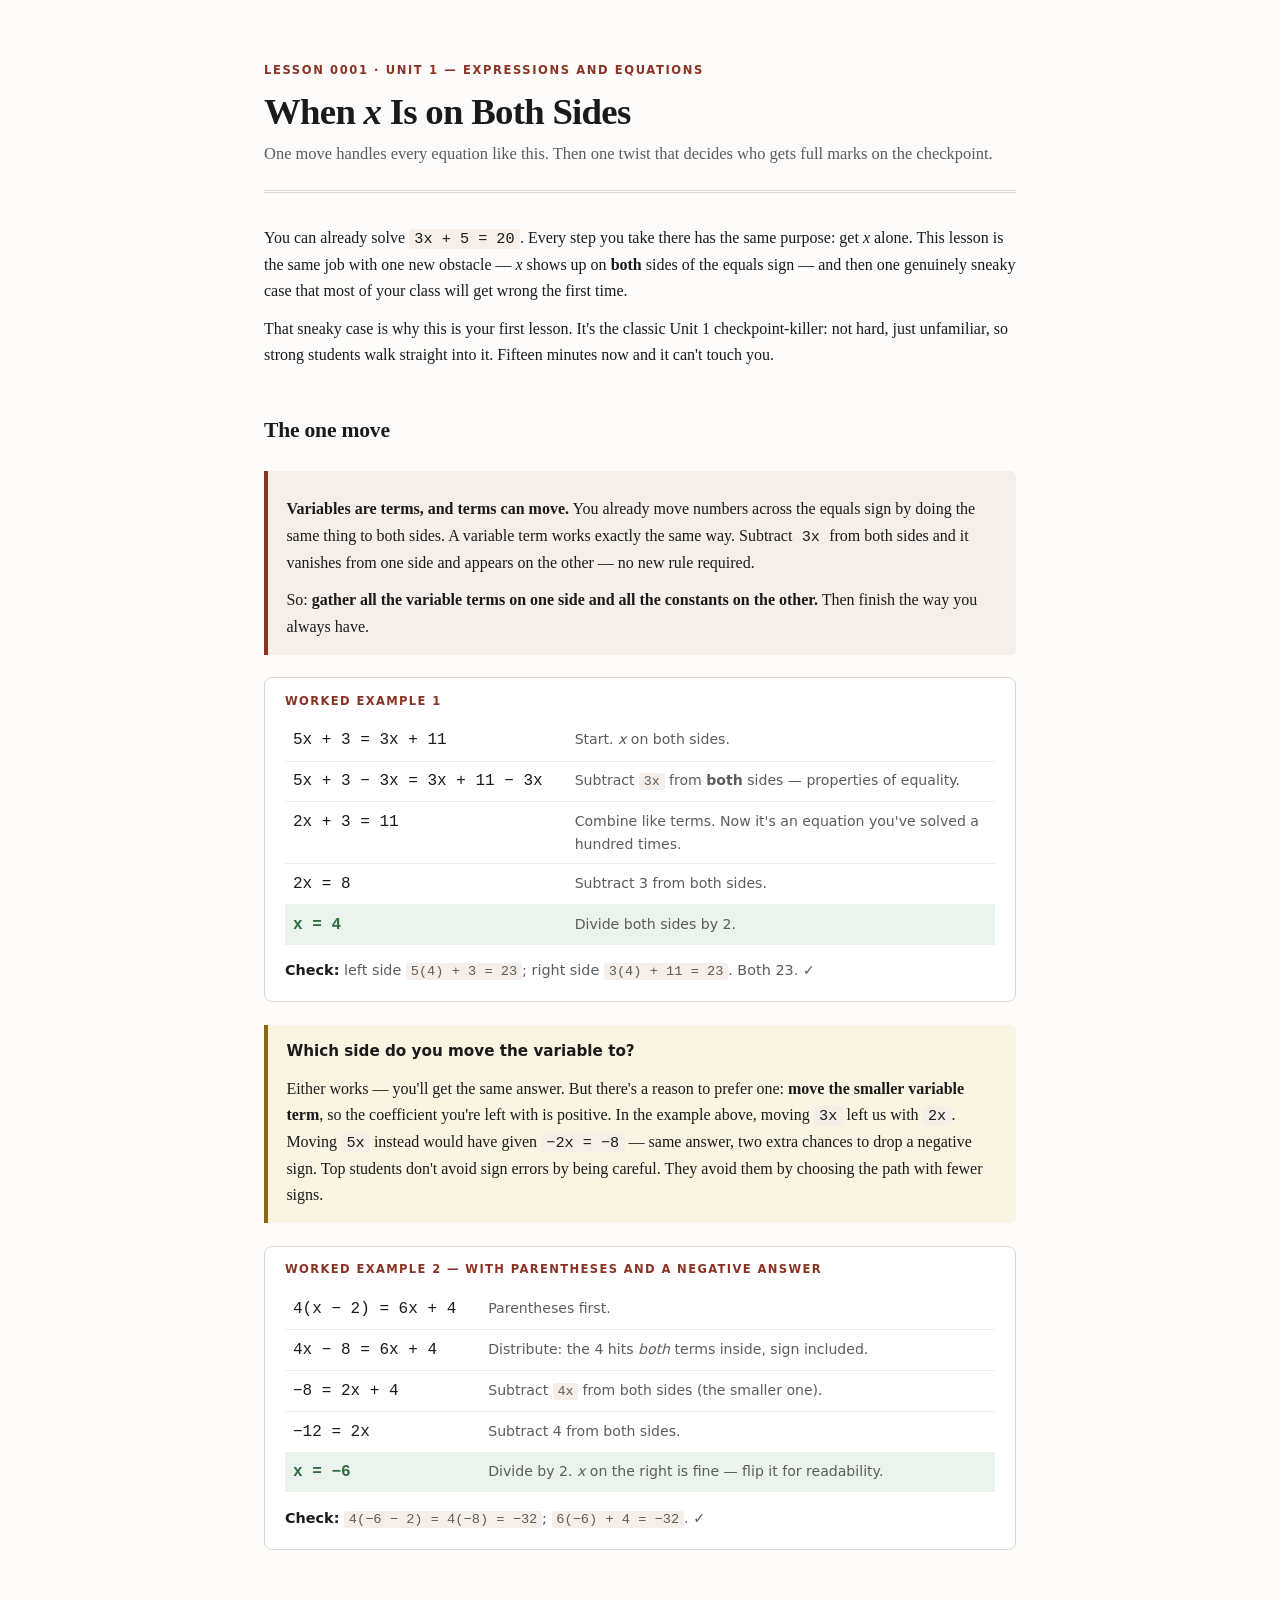
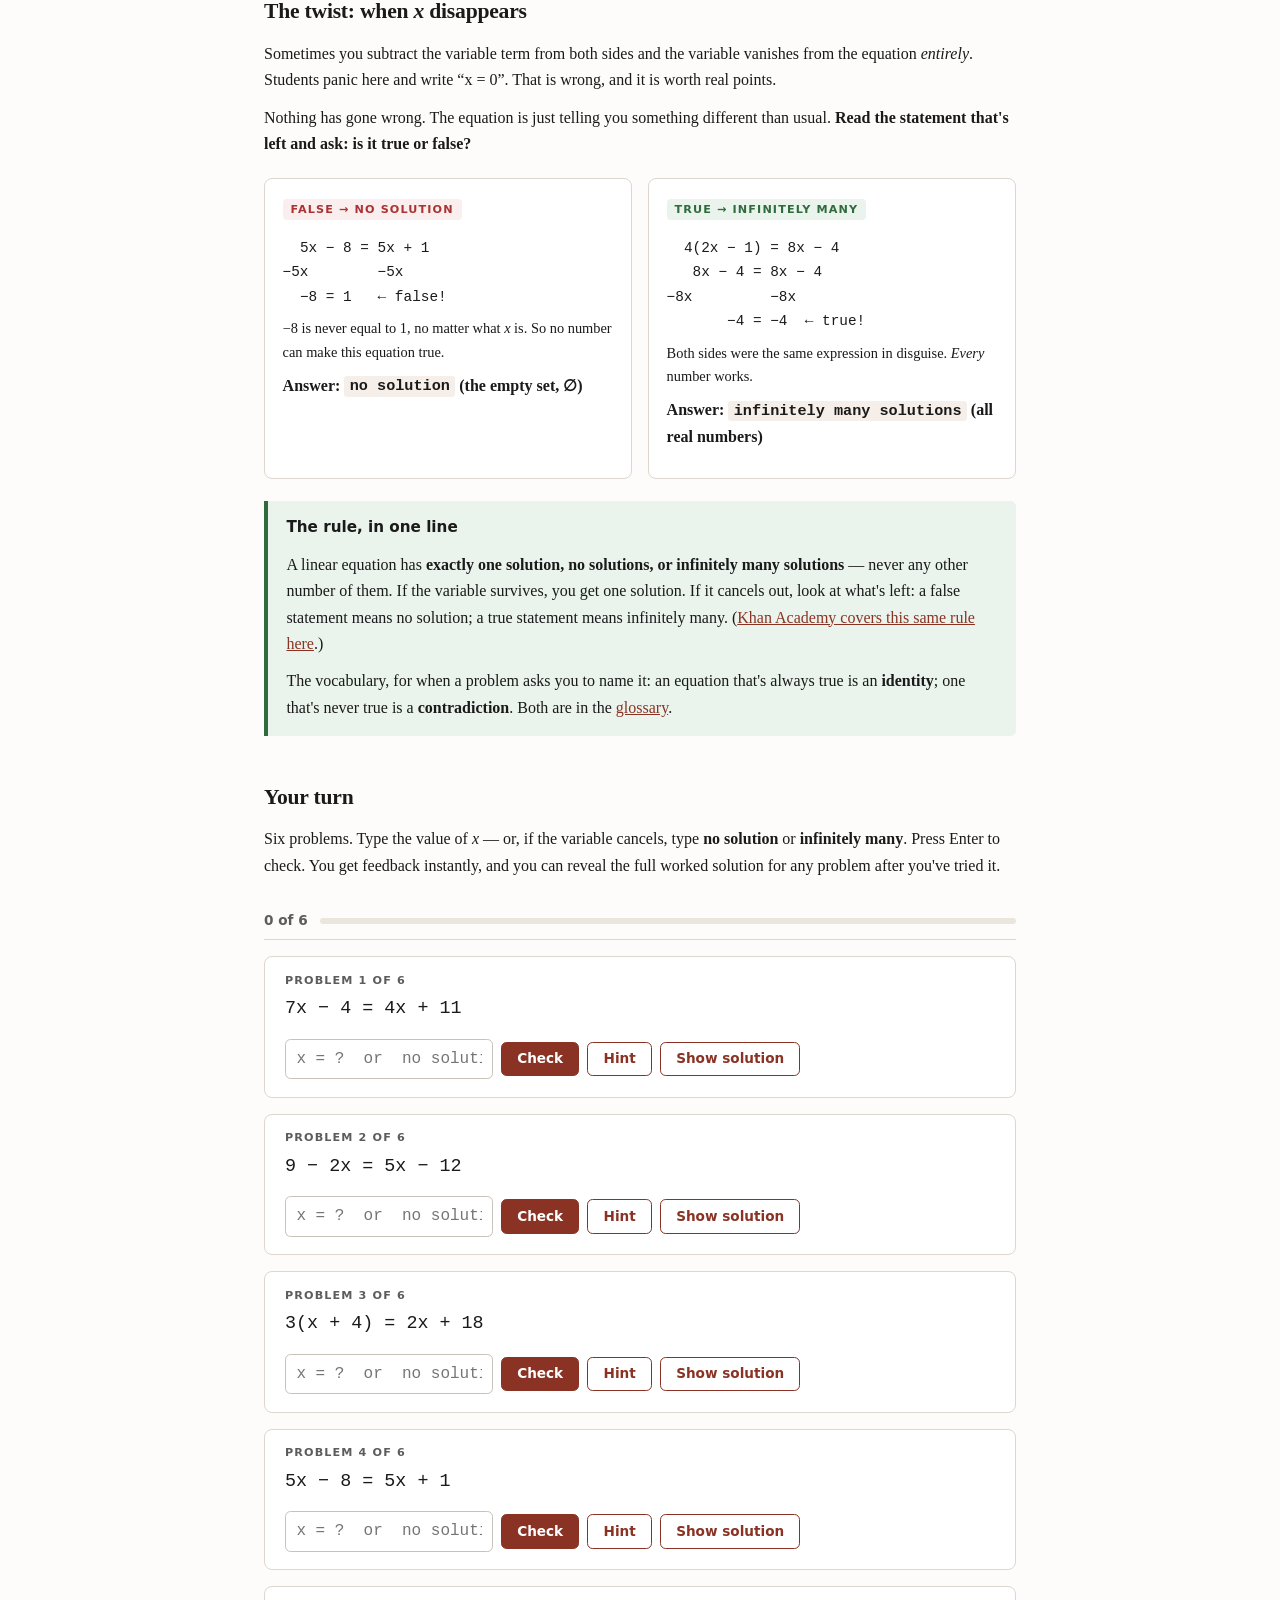
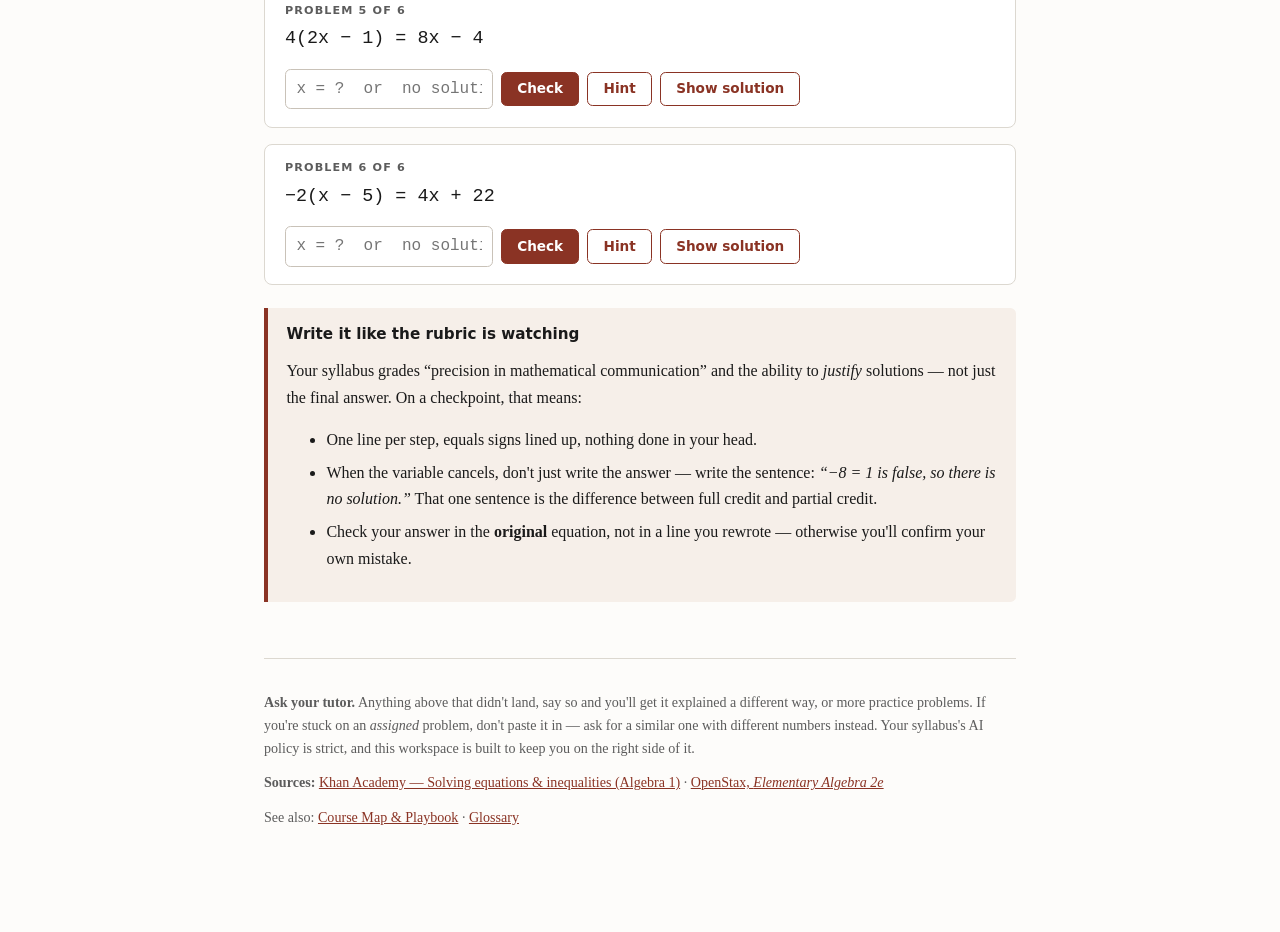
==== lessons/0001-variables-both-sides.html @ 2e9a3d3f "Algebra 7 Honors study site: lesson 0001, course map, glossary" ====
<!doctype html>
<html lang="en">
<head>
<meta charset="utf-8">
<meta name="viewport" content="width=device-width,initial-scale=1">
<title>Lesson 0001 — When x Is on Both Sides</title>
<style>
  :root{
    --ink:#1a1a1a; --muted:#5c5c5c; --rule:#dcd8d0; --bg:#fdfcfa; --card:#ffffff;
    --accent:#8a3324; --accent-soft:#f6efe9;
    --good:#2f6b3f; --good-soft:#eaf3ec; --bad:#a33; --bad-soft:#fbeeee;
    --warn:#8a6a10; --warn-soft:#faf4e3;
  }
  *{box-sizing:border-box}
  body{margin:0;background:var(--bg);color:var(--ink);
    font:16px/1.65 "Iowan Old Style","Palatino Linotype",Palatino,Georgia,serif}
  .page{max-width:50rem;margin:0 auto;padding:3.5rem 1.5rem 6rem}
  header{border-bottom:3px double var(--rule);padding-bottom:1.4rem;margin-bottom:2rem}
  .eyebrow{font:600 .72rem/1 ui-sans-serif,system-ui,sans-serif;letter-spacing:.14em;
    text-transform:uppercase;color:var(--accent)}
  h1{font-size:2.3rem;line-height:1.12;margin:.55rem 0 .5rem;letter-spacing:-.02em}
  .sub{color:var(--muted);margin:0;font-size:1.03rem}
  h2{font-size:1.35rem;margin:2.75rem 0 .6rem;letter-spacing:-.01em}
  h3{font-family:ui-sans-serif,system-ui,sans-serif;font-size:.95rem;
    margin:1.4rem 0 .4rem}
  p{margin:.7rem 0}
  a{color:var(--accent)}
  .m{font-family:"SF Mono",Menlo,Consolas,monospace;font-size:.95em;
    background:var(--accent-soft);padding:.08em .35em;border-radius:.2em;
    white-space:nowrap}
  /* ---- worked example ---- */
  .work{background:var(--card);border:1px solid var(--rule);border-radius:.5rem;
    padding:1.1rem 1.25rem;margin:1.25rem 0}
  .work .title{font:700 .72rem/1 ui-sans-serif,system-ui,sans-serif;letter-spacing:.12em;
    text-transform:uppercase;color:var(--accent);margin-bottom:.85rem}
  table.steps{width:100%;border-collapse:collapse}
  table.steps td{padding:.42rem .5rem;vertical-align:baseline;
    border-bottom:1px solid #f0ece6}
  table.steps tr:last-child td{border-bottom:none}
  table.steps td.eq{font-family:"SF Mono",Menlo,Consolas,monospace;font-size:1rem;
    white-space:nowrap;width:1%}
  table.steps td.why{color:var(--muted);font-size:.88rem;
    font-family:ui-sans-serif,system-ui,sans-serif;padding-left:1.5rem}
  .final{background:var(--good-soft);border-radius:.3rem}
  .final td.eq{font-weight:700;color:var(--good)}
  /* ---- callouts ---- */
  .callout{border-left:4px solid var(--accent);background:var(--accent-soft);
    padding:.9rem 1.15rem;border-radius:0 .35rem .35rem 0;margin:1.4rem 0}
  .callout.warn{border-left-color:var(--warn);background:var(--warn-soft)}
  .callout.good{border-left-color:var(--good);background:var(--good-soft)}
  .callout h3{margin-top:0}
  .callout p:last-child{margin-bottom:0}
  /* ---- two special cases ---- */
  .cases{display:grid;grid-template-columns:repeat(auto-fit,minmax(15rem,1fr));gap:1rem;
    margin:1.25rem 0}
  .case{background:var(--card);border:1px solid var(--rule);border-radius:.5rem;
    padding:1rem 1.1rem}
  .case .tag{font:700 .7rem/1 ui-sans-serif,system-ui,sans-serif;letter-spacing:.1em;
    text-transform:uppercase;display:inline-block;padding:.3rem .5rem;border-radius:.25rem;
    margin-bottom:.6rem}
  .case.no .tag{background:var(--bad-soft);color:var(--bad)}
  .case.inf .tag{background:var(--good-soft);color:var(--good)}
  .case pre{font-family:"SF Mono",Menlo,Consolas,monospace;font-size:.9rem;margin:.4rem 0;
    line-height:1.7;white-space:pre-wrap}
  .case .verdict{font-weight:700;margin-top:.5rem}
  /* ---- practice ---- */
  .scorebar{position:sticky;top:0;z-index:5;background:var(--bg);
    border-bottom:1px solid var(--rule);padding:.7rem 0;margin:1.5rem 0 .5rem;
    font:600 .85rem/1 ui-sans-serif,system-ui,sans-serif;color:var(--muted);
    display:flex;align-items:center;gap:.75rem}
  .track{flex:1;height:.4rem;background:#eae5dd;border-radius:.2rem;overflow:hidden}
  .track span{display:block;height:100%;width:0;background:var(--good);
    transition:width .35s ease}
  .q{background:var(--card);border:1px solid var(--rule);border-radius:.5rem;
    padding:1.1rem 1.25rem;margin:1rem 0;transition:border-color .2s}
  .q.right{border-color:var(--good);background:var(--good-soft)}
  .q.wrong{border-color:var(--bad)}
  .qhead{font:700 .7rem/1 ui-sans-serif,system-ui,sans-serif;letter-spacing:.1em;
    text-transform:uppercase;color:var(--muted);margin-bottom:.5rem}
  .prompt{font-family:"SF Mono",Menlo,Consolas,monospace;font-size:1.15rem;
    margin:.2rem 0 .9rem}
  .row{display:flex;flex-wrap:wrap;gap:.5rem;align-items:center}
  input[type=text]{font:1rem/1.4 "SF Mono",Menlo,Consolas,monospace;padding:.5rem .65rem;
    border:1px solid #c9c2b8;border-radius:.35rem;width:13rem;background:#fff;color:var(--ink)}
  input[type=text]:focus{outline:2px solid var(--accent);outline-offset:1px}
  button{font:600 .85rem/1 ui-sans-serif,system-ui,sans-serif;padding:.6rem .95rem;
    border-radius:.35rem;border:1px solid var(--accent);background:var(--accent);
    color:#fff;cursor:pointer}
  button.ghost{background:transparent;color:var(--accent)}
  button:hover{filter:brightness(1.08)}
  .fb{margin-top:.75rem;font-size:.93rem;display:none}
  .fb.show{display:block}
  .fb .verdictline{font-weight:700;margin-bottom:.3rem}
  .fb.ok .verdictline{color:var(--good)}
  .fb.no .verdictline{color:var(--bad)}
  .sol{margin-top:.6rem;padding-top:.6rem;border-top:1px dashed var(--rule);
    display:none}
  .sol.show{display:block}
  .sol pre{font-family:"SF Mono",Menlo,Consolas,monospace;font-size:.88rem;
    line-height:1.75;margin:.3rem 0;white-space:pre-wrap}
  .hint{color:var(--muted);font-size:.86rem;
    font-family:ui-sans-serif,system-ui,sans-serif;margin-top:.5rem}
  #done{display:none;margin:2rem 0;padding:1.25rem;border-radius:.5rem;
    background:var(--good-soft);border:1px solid var(--good)}
  #done.show{display:block}
  footer{margin-top:3.5rem;padding-top:1.25rem;border-top:1px solid var(--rule);
    color:var(--muted);font-size:.88rem}
  ul.tight li{margin:.4rem 0}
  @media print{
    body{background:#fff}.page{padding:0;max-width:none}
    .scorebar,button{display:none}.sol,.fb{display:block !important}
    h2{break-after:avoid}.q,.work,.callout,.case{break-inside:avoid}
    a{color:var(--ink);text-decoration:none}
  }
</style>
</head>
<body>
<div class="page">

<header>
  <span class="eyebrow">Lesson 0001 · Unit 1 — Expressions and Equations</span>
  <h1>When <em>x</em> Is on Both Sides</h1>
  <p class="sub">One move handles every equation like this. Then one twist that
  decides who gets full marks on the checkpoint.</p>
</header>

<p>You can already solve <span class="m">3x + 5 = 20</span>. Every step you take there
has the same purpose: get <em>x</em> alone. This lesson is the same job with one new
obstacle — <em>x</em> shows up on <strong>both</strong> sides of the equals sign — and
then one genuinely sneaky case that most of your class will get wrong the first time.</p>

<p>That sneaky case is why this is your first lesson. It's the classic Unit 1
checkpoint-killer: not hard, just unfamiliar, so strong students walk straight into it.
Fifteen minutes now and it can't touch you.</p>

<h2>The one move</h2>

<div class="callout">
  <p><strong>Variables are terms, and terms can move.</strong> You already move numbers
  across the equals sign by doing the same thing to both sides. A variable term works
  exactly the same way. Subtract <span class="m">3x</span> from both sides and it
  vanishes from one side and appears on the other — no new rule required.</p>
  <p>So: <strong>gather all the variable terms on one side and all the constants on the
  other.</strong> Then finish the way you always have.</p>
</div>

<div class="work">
  <div class="title">Worked example 1</div>
  <table class="steps">
    <tr><td class="eq">5x + 3 = 3x + 11</td><td class="why">Start. <em>x</em> on both sides.</td></tr>
    <tr><td class="eq">5x + 3 &minus; 3x = 3x + 11 &minus; 3x</td><td class="why">Subtract <span class="m">3x</span> from <strong>both</strong> sides — properties of equality.</td></tr>
    <tr><td class="eq">2x + 3 = 11</td><td class="why">Combine like terms. Now it's an equation you've solved a hundred times.</td></tr>
    <tr><td class="eq">2x = 8</td><td class="why">Subtract 3 from both sides.</td></tr>
    <tr class="final"><td class="eq">x = 4</td><td class="why">Divide both sides by 2.</td></tr>
  </table>
  <p style="margin:.9rem 0 0;font-size:.9rem;color:var(--muted);font-family:ui-sans-serif,system-ui,sans-serif">
  <strong style="color:var(--ink)">Check:</strong>
  left side <span class="m">5(4) + 3 = 23</span>; right side <span class="m">3(4) + 11 = 23</span>. Both 23. ✓</p>
</div>

<div class="callout warn">
  <h3>Which side do you move the variable to?</h3>
  <p>Either works — you'll get the same answer. But there's a reason to prefer one:
  <strong>move the smaller variable term</strong>, so the coefficient you're left with is
  positive. In the example above, moving <span class="m">3x</span> left us with
  <span class="m">2x</span>. Moving <span class="m">5x</span> instead would have given
  <span class="m">&minus;2x = &minus;8</span> — same answer, two extra chances to drop a
  negative sign. Top students don't avoid sign errors by being careful. They avoid them
  by choosing the path with fewer signs.</p>
</div>

<div class="work">
  <div class="title">Worked example 2 — with parentheses and a negative answer</div>
  <table class="steps">
    <tr><td class="eq">4(x &minus; 2) = 6x + 4</td><td class="why">Parentheses first.</td></tr>
    <tr><td class="eq">4x &minus; 8 = 6x + 4</td><td class="why">Distribute: the 4 hits <em>both</em> terms inside, sign included.</td></tr>
    <tr><td class="eq">&minus;8 = 2x + 4</td><td class="why">Subtract <span class="m">4x</span> from both sides (the smaller one).</td></tr>
    <tr><td class="eq">&minus;12 = 2x</td><td class="why">Subtract 4 from both sides.</td></tr>
    <tr class="final"><td class="eq">x = &minus;6</td><td class="why">Divide by 2. <em>x</em> on the right is fine — flip it for readability.</td></tr>
  </table>
  <p style="margin:.9rem 0 0;font-size:.9rem;color:var(--muted);font-family:ui-sans-serif,system-ui,sans-serif">
  <strong style="color:var(--ink)">Check:</strong>
  <span class="m">4(&minus;6 &minus; 2) = 4(&minus;8) = &minus;32</span>;
  <span class="m">6(&minus;6) + 4 = &minus;32</span>. ✓</p>
</div>

<h2>The twist: when <em>x</em> disappears</h2>

<p>Sometimes you subtract the variable term from both sides and the variable vanishes
from the equation <em>entirely</em>. Students panic here and write &ldquo;x = 0&rdquo;.
That is wrong, and it is worth real points.</p>

<p>Nothing has gone wrong. The equation is just telling you something different than
usual. <strong>Read the statement that's left and ask: is it true or false?</strong></p>

<div class="cases">
  <div class="case no">
    <span class="tag">False → No solution</span>
    <pre>  5x &minus; 8 = 5x + 1
&minus;5x        &minus;5x
  &minus;8 = 1   ← false!</pre>
    <p style="font-size:.9rem;margin:.5rem 0 0">&minus;8 is never equal to 1, no matter
    what <em>x</em> is. So no number can make this equation true.</p>
    <p class="verdict">Answer: <span class="m">no solution</span> (the empty set, ∅)</p>
  </div>
  <div class="case inf">
    <span class="tag">True → Infinitely many</span>
    <pre>  4(2x &minus; 1) = 8x &minus; 4
   8x &minus; 4 = 8x &minus; 4
&minus;8x         &minus;8x
       &minus;4 = &minus;4  ← true!</pre>
    <p style="font-size:.9rem;margin:.5rem 0 0">Both sides were the same expression in
    disguise. <em>Every</em> number works.</p>
    <p class="verdict">Answer: <span class="m">infinitely many solutions</span> (all real numbers)</p>
  </div>
</div>

<div class="callout good">
  <h3>The rule, in one line</h3>
  <p>A linear equation has <strong>exactly one solution, no solutions, or infinitely
  many solutions</strong> — never any other number of them. If the variable survives, you
  get one solution. If it cancels out, look at what's left: a false statement means no
  solution; a true statement means infinitely many.
  (<a href="https://www.khanacademy.org/math/algebra/x2f8bb11595b61c86:solve-equations-inequalities/x2f8bb11595b61c86:num-solutions-linear-equations/v/number-of-solutions-to-linear-equations">Khan Academy
  covers this same rule here</a>.)</p>
  <p>The vocabulary, for when a problem asks you to name it: an equation that's always
  true is an <strong>identity</strong>; one that's never true is a
  <strong>contradiction</strong>. Both are in the
  <a href="../reference/GLOSSARY.html">glossary</a>.</p>
</div>

<h2>Your turn</h2>
<p>Six problems. Type the value of <em>x</em> — or, if the variable cancels, type
<strong>no solution</strong> or <strong>infinitely many</strong>. Press Enter to check.
You get feedback instantly, and you can reveal the full worked solution for any problem
after you've tried it.</p>

<div class="scorebar">
  <span id="scoretext">0 of 6</span>
  <span class="track"><span id="bar"></span></span>
</div>

<div id="quiz"></div>

<div id="done">
  <h3 style="margin-top:0">That's the lesson.</h3>
  <p>You can now solve any linear equation with variables on both sides, and — more
  importantly — you know what to do when the variable disappears, which is the part
  that trips up the rest of the class.</p>
  <p><strong>Two things to do next:</strong></p>
  <ul class="tight">
    <li>Get more reps with instant feedback:
      <a href="https://www.khanacademy.org/math/algebra/x2f8bb11595b61c86:solve-equations-inequalities/x2f8bb11595b61c86:linear-equations-variables-both-sides/e/linear_equations_3">Khan
      Academy — variables on both sides</a> and
      <a href="https://www.khanacademy.org/math/math1/x89d82521517266d4:eq-ineq/x89d82521517266d4:eq-num-of-sol/e/solutions-to-linear-equations">number
      of solutions</a>.</li>
    <li>Tell your tutor you finished this, and ask for Lesson 0002 — the distributive
      property with negatives, which is where the sign errors live.</li>
  </ul>
</div>

<div class="callout">
  <h3>Write it like the rubric is watching</h3>
  <p>Your syllabus grades &ldquo;precision in mathematical communication&rdquo; and the
  ability to <em>justify</em> solutions — not just the final answer. On a checkpoint,
  that means:</p>
  <ul class="tight">
    <li>One line per step, equals signs lined up, nothing done in your head.</li>
    <li>When the variable cancels, don't just write the answer — write the sentence:
      <em>&ldquo;&minus;8 = 1 is false, so there is no solution.&rdquo;</em> That one
      sentence is the difference between full credit and partial credit.</li>
    <li>Check your answer in the <strong>original</strong> equation, not in a line you
      rewrote — otherwise you'll confirm your own mistake.</li>
  </ul>
</div>

<footer>
  <p><strong>Ask your tutor.</strong> Anything above that didn't land, say so and you'll
  get it explained a different way, or more practice problems. If you're stuck on an
  <em>assigned</em> problem, don't paste it in — ask for a similar one with different
  numbers instead. Your syllabus's AI policy is strict, and this workspace is built to
  keep you on the right side of it.</p>
  <p><strong>Sources:</strong>
  <a href="https://www.khanacademy.org/math/algebra/x2f8bb11595b61c86:solve-equations-inequalities">Khan
  Academy — Solving equations &amp; inequalities (Algebra 1)</a> ·
  <a href="https://openstax.org/details/books/elementary-algebra-2e">OpenStax,
  <em>Elementary Algebra 2e</em></a></p>
  <p>See also: <a href="../reference/COURSE-MAP.html">Course Map &amp; Playbook</a> ·
  <a href="../reference/GLOSSARY.html">Glossary</a></p>
</footer>

</div>

<script>
const PROBLEMS = [
  { prompt: "7x − 4 = 4x + 11", answer: "5",
    hint: "Subtract 4x from both sides first — it's the smaller variable term.",
    sol: "7x − 4 = 4x + 11\n7x − 4 − 4x = 4x + 11 − 4x   (subtract 4x)\n3x − 4 = 11\n3x = 15                    (add 4)\nx = 5                      (divide by 3)\n\nCheck: 7(5) − 4 = 31 and 4(5) + 11 = 31. ✓" },

  { prompt: "9 − 2x = 5x − 12", answer: "3",
    hint: "The variable terms are −2x and 5x. Adding 2x to both sides keeps things positive.",
    sol: "9 − 2x = 5x − 12\n9 = 7x − 12               (add 2x to both sides)\n21 = 7x                    (add 12)\nx = 3                      (divide by 7)\n\nCheck: 9 − 2(3) = 3 and 5(3) − 12 = 3. ✓" },

  { prompt: "3(x + 4) = 2x + 18", answer: "6",
    hint: "Distribute the 3 before you move anything.",
    sol: "3(x + 4) = 2x + 18\n3x + 12 = 2x + 18          (distribute)\nx + 12 = 18                (subtract 2x)\nx = 6                      (subtract 12)\n\nCheck: 3(6 + 4) = 30 and 2(6) + 18 = 30. ✓" },

  { prompt: "5x − 8 = 5x + 1", answer: "none",
    hint: "Try subtracting 5x from both sides and read what's left very carefully.",
    sol: "5x − 8 = 5x + 1\n−8 = 1                     (subtract 5x — the variable is gone)\n\n−8 = 1 is false, and it doesn't depend on x at all.\nNo value of x can make this true.\n\nAnswer: no solution (a contradiction)" },

  { prompt: "4(2x − 1) = 8x − 4", answer: "all",
    hint: "Distribute first, then compare the two sides. Do they look familiar?",
    sol: "4(2x − 1) = 8x − 4\n8x − 4 = 8x − 4            (distribute — the sides are identical)\n−4 = −4                    (subtract 8x)\n\n−4 = −4 is true no matter what x is.\nEvery real number is a solution.\n\nAnswer: infinitely many solutions (an identity)" },

  { prompt: "−2(x − 5) = 4x + 22", answer: "-2",
    hint: "Careful distributing a negative: −2 times −5 is +10, not −10.",
    sol: "−2(x − 5) = 4x + 22\n−2x + 10 = 4x + 22         (distribute — note −2 × −5 = +10)\n10 = 6x + 22               (add 2x to both sides)\n−12 = 6x                   (subtract 22)\nx = −2                     (divide by 6)\n\nCheck: −2(−2 − 5) = −2(−7) = 14 and 4(−2) + 22 = 14. ✓" }
];

const NONE = ["nosolution","none","no","nosolutions","emptyset","empty","∅","{}","nosol"];
const ALL  = ["all","allreals","allrealnumbers","infinite","infinitelymany",
              "infinitelymanysolutions","infinitesolutions","infinity","everynumber","alln"];

function normalize(raw){
  let s = raw.toLowerCase().trim()
    .replace(/[−–—]/g,"-")   // unicode minus/dashes -> hyphen
    .replace(/[\s,]/g,"");
  if (NONE.includes(s)) return "none";
  if (ALL.includes(s))  return "all";
  s = s.replace(/^x=/,"");
  if (/^[+-]?\d+(\.\d+)?$/.test(s)) return String(parseFloat(s));
  return s;
}

let solved = new Set();

function render(){
  const quiz = document.getElementById("quiz");
  PROBLEMS.forEach((p, i) => {
    const el = document.createElement("div");
    el.className = "q";
    el.id = "q" + i;
    el.innerHTML = `
      <div class="qhead">Problem ${i+1} of ${PROBLEMS.length}</div>
      <div class="prompt">${p.prompt}</div>
      <div class="row">
        <input type="text" id="in${i}" placeholder="x = ?  or  no solution"
               autocomplete="off" spellcheck="false" aria-label="Answer to problem ${i+1}">
        <button data-check="${i}">Check</button>
        <button class="ghost" data-hint="${i}">Hint</button>
        <button class="ghost" data-sol="${i}">Show solution</button>
      </div>
      <div class="hint" id="hint${i}" style="display:none">${p.hint}</div>
      <div class="fb" id="fb${i}"><div class="verdictline"></div><div class="detail"></div></div>
      <div class="sol" id="sol${i}"><pre>${p.sol}</pre></div>`;
    quiz.appendChild(el);
  });

  quiz.addEventListener("click", e => {
    const b = e.target.closest("button"); if(!b) return;
    if (b.dataset.check !== undefined) check(+b.dataset.check);
    if (b.dataset.hint  !== undefined) document.getElementById("hint"+b.dataset.hint).style.display = "block";
    if (b.dataset.sol   !== undefined) document.getElementById("sol"+b.dataset.sol).classList.add("show");
  });

  PROBLEMS.forEach((_, i) => {
    document.getElementById("in"+i).addEventListener("keydown", e => {
      if (e.key === "Enter") check(i);
    });
  });
}

function check(i){
  const p   = PROBLEMS[i];
  const raw = document.getElementById("in"+i).value;
  if (!raw.trim()) return;
  const got = normalize(raw);
  const want = normalize(p.answer);
  const card = document.getElementById("q"+i);
  const fb   = document.getElementById("fb"+i);
  const line = fb.querySelector(".verdictline");
  const det  = fb.querySelector(".detail");
  fb.classList.add("show");

  if (got === want){
    card.classList.remove("wrong"); card.classList.add("right");
    fb.classList.remove("no"); fb.classList.add("ok");
    line.textContent = "Correct.";
    det.textContent = want === "none"
      ? "The variable cancelled and left a false statement — that's a contradiction, so there is no solution."
      : want === "all"
      ? "The variable cancelled and left a true statement — that's an identity, so every real number works."
      : "Now say it out loud: which step would you have written down to justify it?";
    solved.add(i);
    document.getElementById("sol"+i).classList.add("show");
  } else {
    card.classList.remove("right"); card.classList.add("wrong");
    fb.classList.remove("ok"); fb.classList.add("no");
    line.textContent = "Not quite — try once more.";
    if (got === "0" && (want === "none" || want === "all")){
      det.textContent = "This is the trap. The variable disappearing does NOT mean x = 0 — it means the equation is telling you about the number of solutions. Look at the statement that's left over and ask whether it's true or false.";
    } else if ((got === "none" || got === "all") && want !== "none" && want !== "all"){
      det.textContent = "The variable doesn't actually cancel here — the coefficients on the two sides are different. Redo the step where you moved the variable term.";
    } else if (want === "none" || want === "all"){
      det.textContent = "Watch what happens to the variable term when you subtract it from both sides. Does any x survive?";
    } else {
      det.textContent = "Check your signs first — that's where this usually goes wrong. Hit Hint if you want a nudge, or Show solution to see every step.";
    }
    document.getElementById("hint"+i).style.display = "block";
  }
  updateScore();
}

function updateScore(){
  const n = solved.size, total = PROBLEMS.length;
  document.getElementById("scoretext").textContent = n + " of " + total;
  document.getElementById("bar").style.width = (100*n/total) + "%";
  if (n === total) document.getElementById("done").classList.add("show");
}

render();
</script>
</body>
</html>
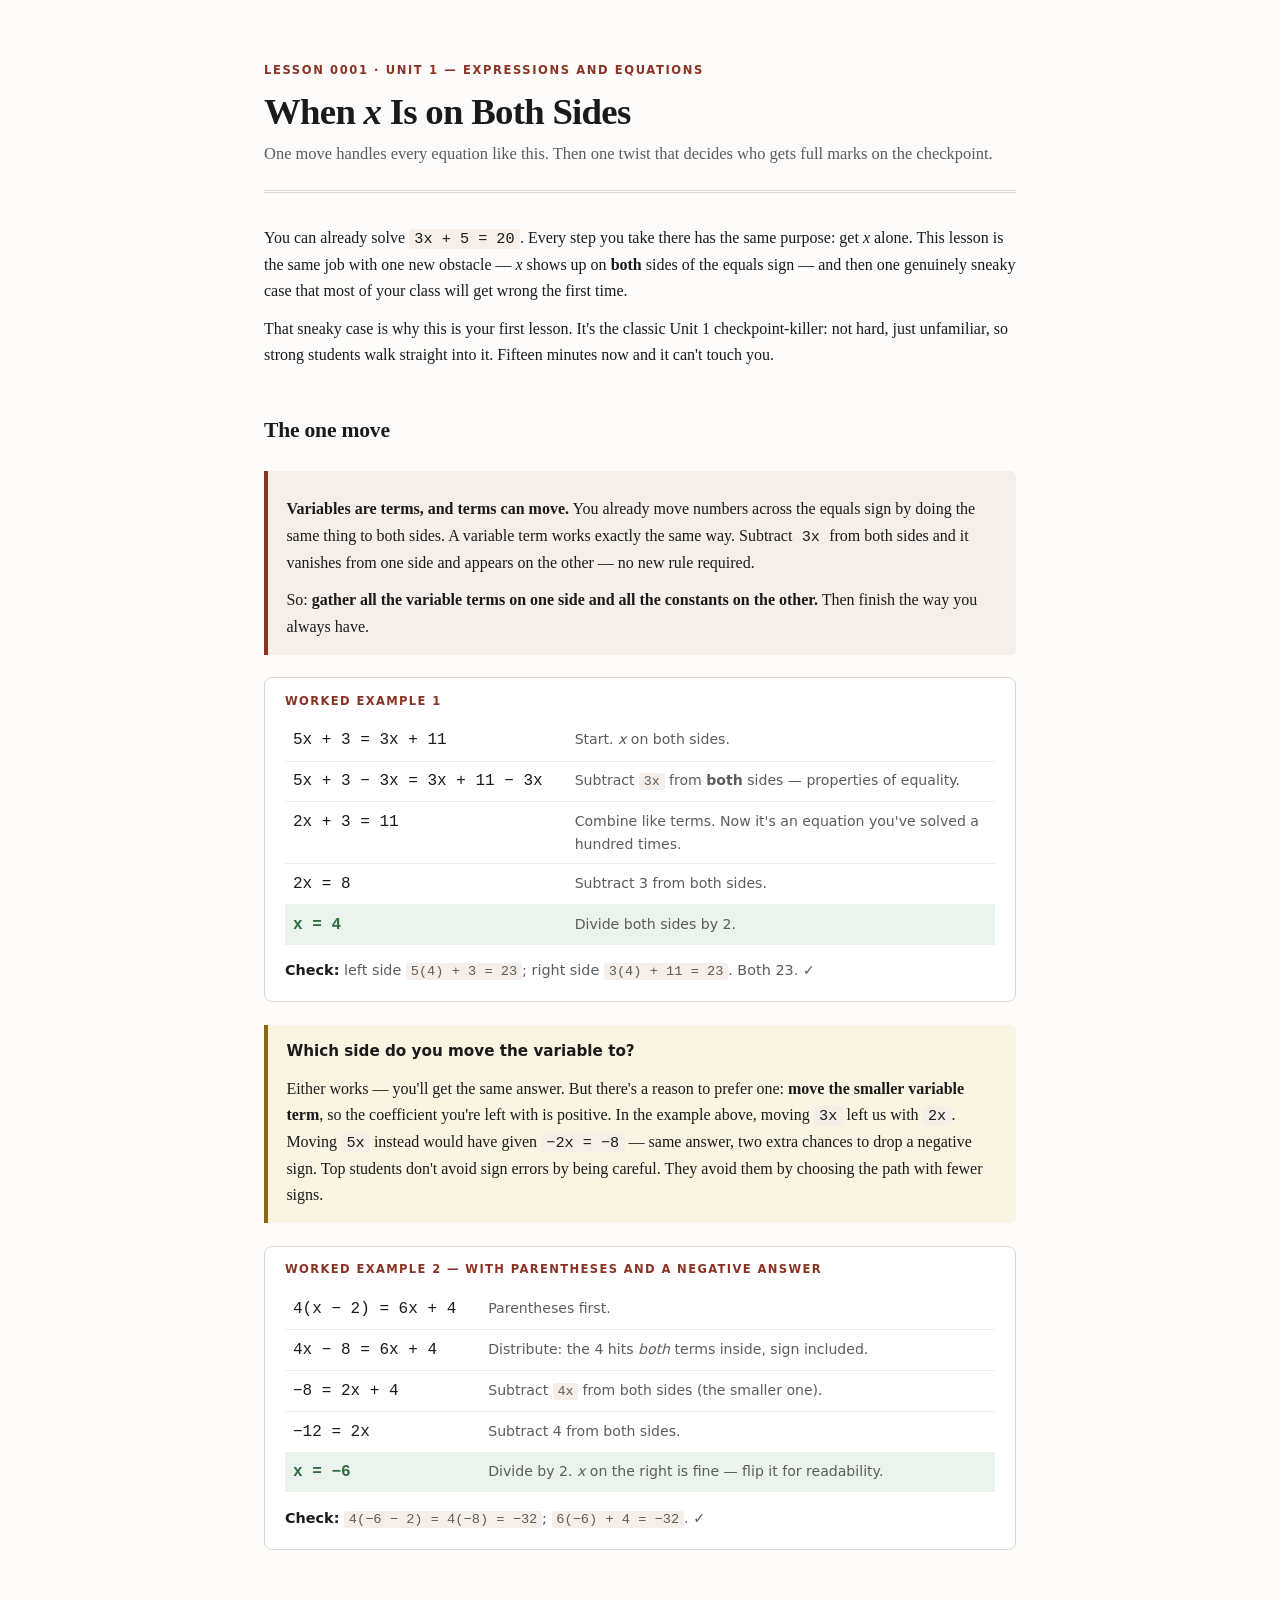
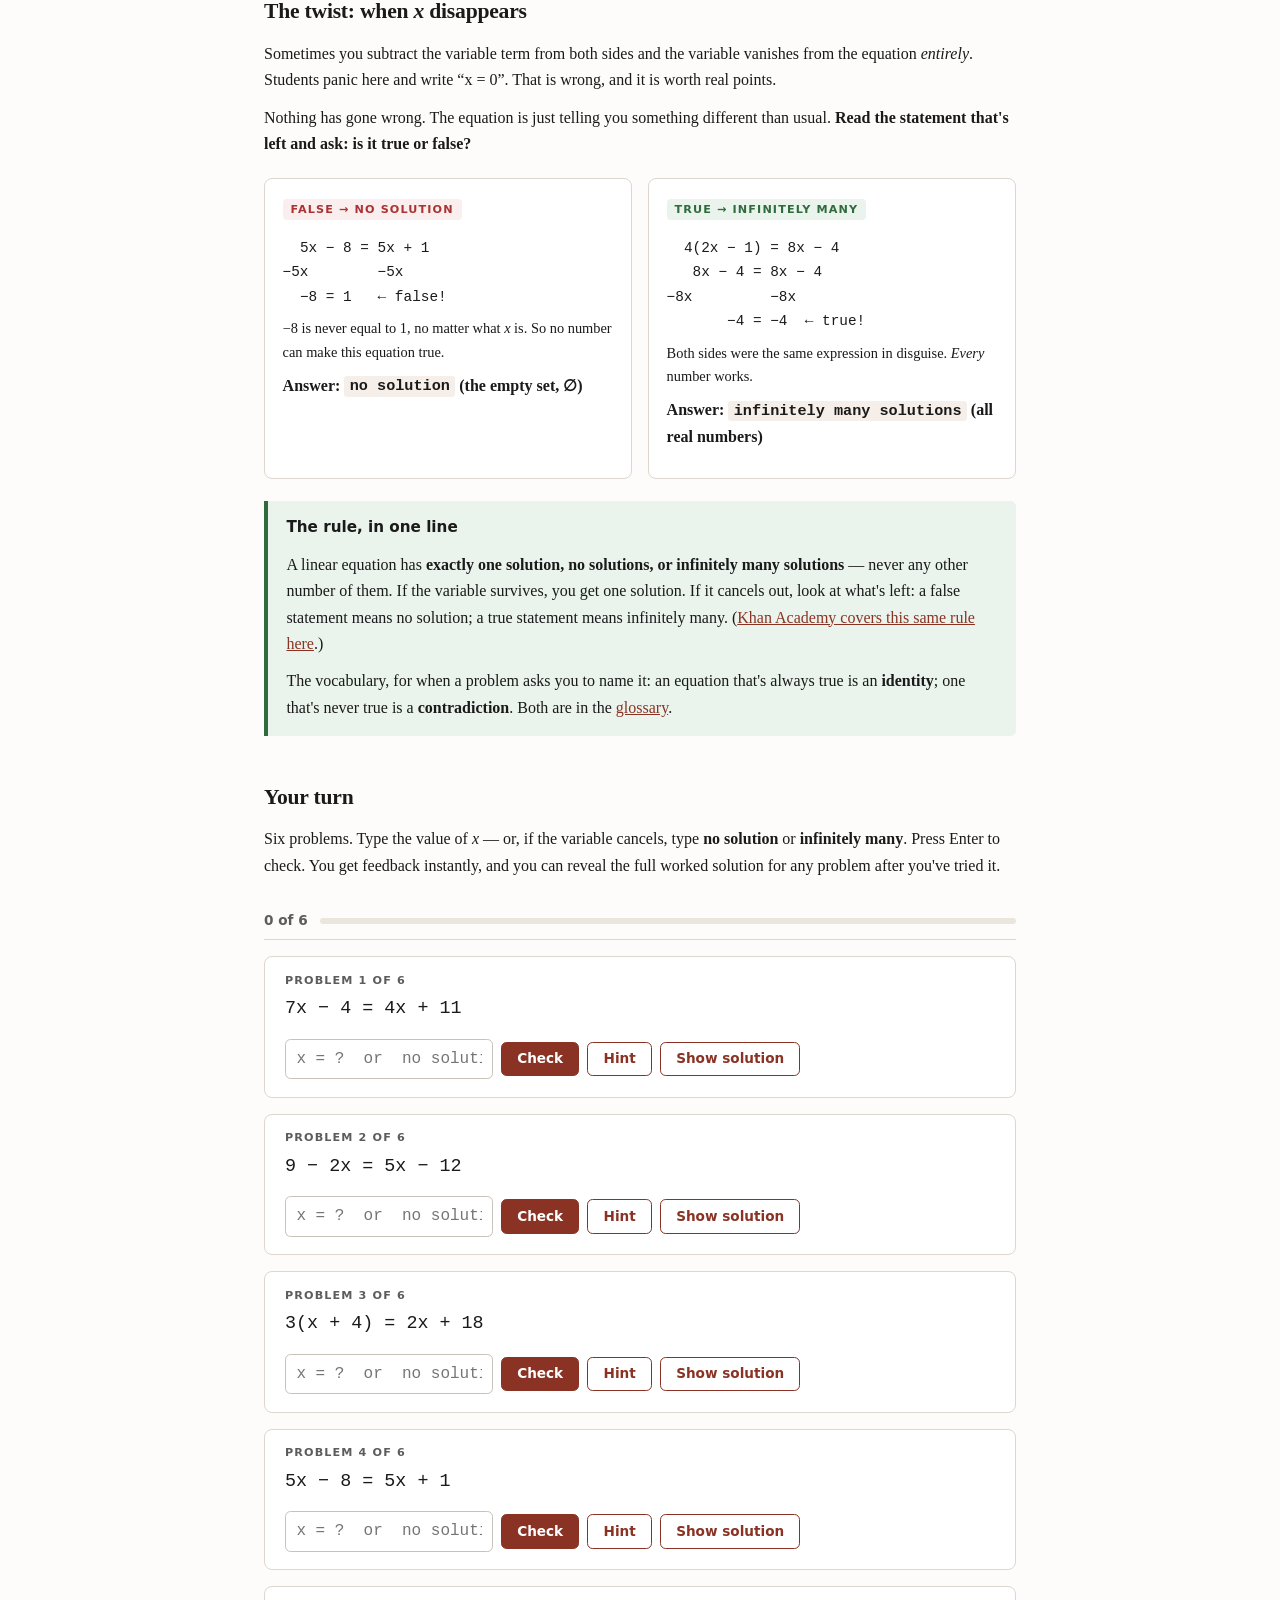
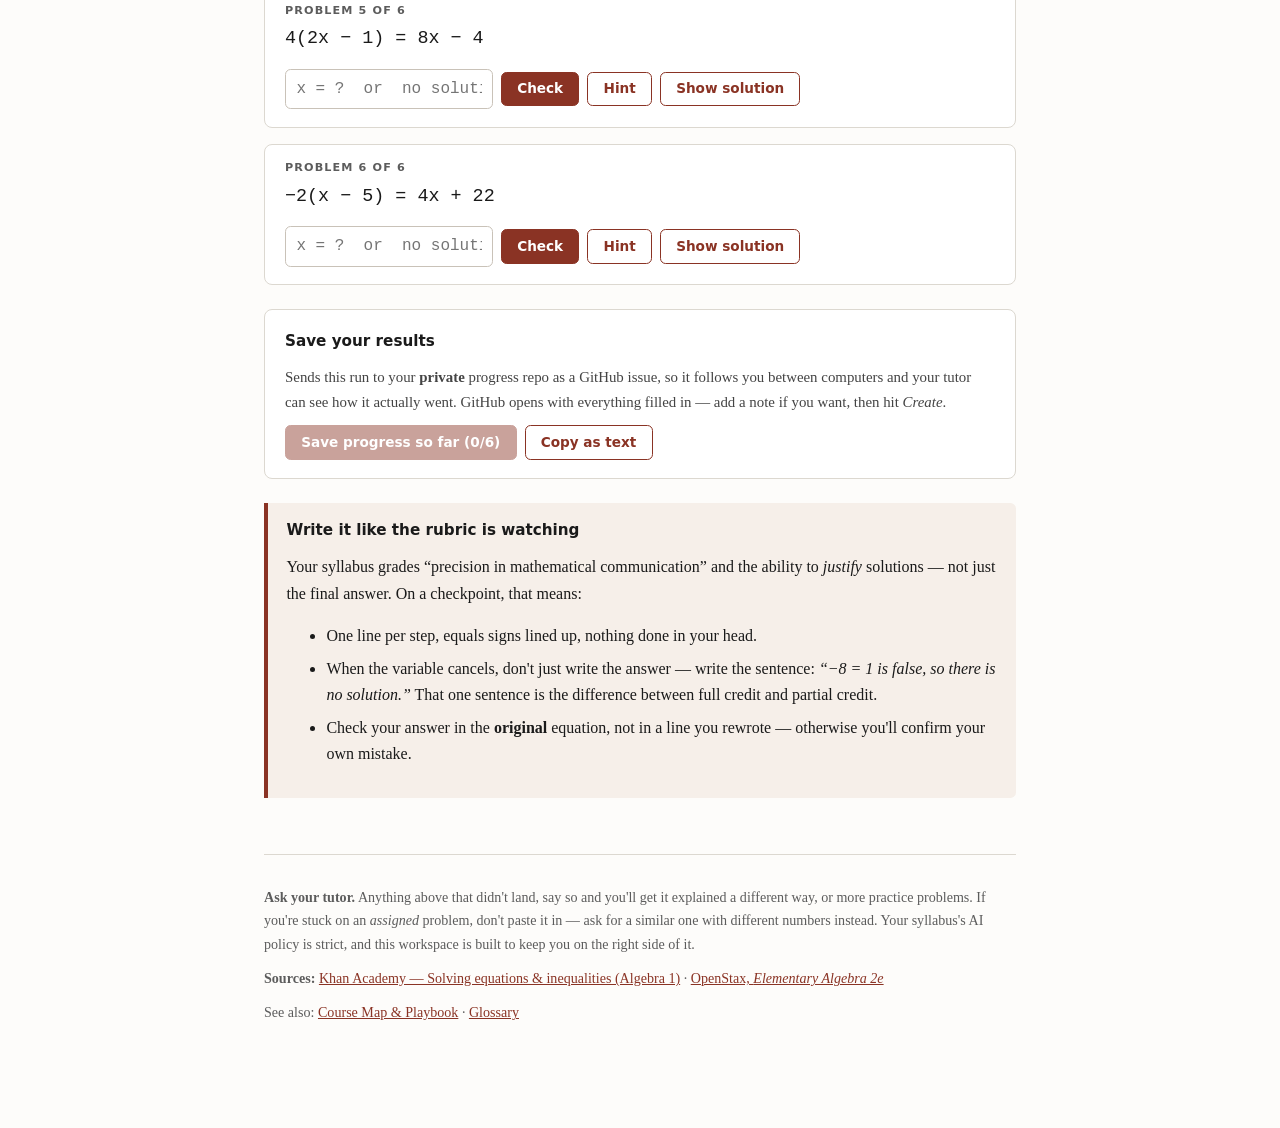
==== commit 463cf5ed: "Add progress tracking: shared quiz engine, localStorage, GitHub issue export" ====
--- a/lessons/0001-variables-both-sides.html
+++ b/lessons/0001-variables-both-sides.html
@@ -100,6 +100,12 @@
     line-height:1.75;margin:.3rem 0;white-space:pre-wrap}
   .hint{color:var(--muted);font-size:.86rem;
     font-family:ui-sans-serif,system-ui,sans-serif;margin-top:.5rem}
+  .savepanel{background:var(--card);border:1px solid var(--rule);border-radius:.5rem;
+    padding:1.15rem 1.25rem;margin:1.5rem 0}
+  .savepanel h3{margin-top:0}
+  .savepanel p{font-size:.93rem;color:#444}
+  button:disabled{opacity:.45;cursor:not-allowed}
+  #saveMsg{color:var(--good);font-size:.88rem}
   #done{display:none;margin:2rem 0;padding:1.25rem;border-radius:.5rem;
     background:var(--good-soft);border:1px solid var(--good)}
   #done.show{display:block}
@@ -259,6 +265,8 @@
   </ul>
 </div>
 
+<div class="savepanel" id="savepanel"></div>
+
 <div class="callout">
   <h3>Write it like the rubric is watching</h3>
   <p>Your syllabus grades &ldquo;precision in mathematical communication&rdquo; and the
@@ -291,135 +299,39 @@
 
 </div>
 
+<script src="../assets/quiz.js"></script>
 <script>
-const PROBLEMS = [
-  { prompt: "7x − 4 = 4x + 11", answer: "5",
+Quiz.mount({
+  lesson: "0001",
+  title:  "When x Is on Both Sides",
+  unit:   "Unit 1 — Expressions and Equations",
+  mount:  "#quiz",
+  problems: [
+  { prompt: "7x \u2212 4 = 4x + 11", answer: "5",
     hint: "Subtract 4x from both sides first — it's the smaller variable term.",
-    sol: "7x − 4 = 4x + 11\n7x − 4 − 4x = 4x + 11 − 4x   (subtract 4x)\n3x − 4 = 11\n3x = 15                    (add 4)\nx = 5                      (divide by 3)\n\nCheck: 7(5) − 4 = 31 and 4(5) + 11 = 31. ✓" },
-
-  { prompt: "9 − 2x = 5x − 12", answer: "3",
-    hint: "The variable terms are −2x and 5x. Adding 2x to both sides keeps things positive.",
-    sol: "9 − 2x = 5x − 12\n9 = 7x − 12               (add 2x to both sides)\n21 = 7x                    (add 12)\nx = 3                      (divide by 7)\n\nCheck: 9 − 2(3) = 3 and 5(3) − 12 = 3. ✓" },
+    sol: "7x \u2212 4 = 4x + 11\n7x \u2212 4 \u2212 4x = 4x + 11 \u2212 4x   (subtract 4x)\n3x \u2212 4 = 11\n3x = 15                    (add 4)\nx = 5                      (divide by 3)\n\nCheck: 7(5) \u2212 4 = 31 and 4(5) + 11 = 31. \u2713" },
+
+  { prompt: "9 \u2212 2x = 5x \u2212 12", answer: "3",
+    hint: "The variable terms are \u22122x and 5x. Adding 2x to both sides keeps things positive.",
+    sol: "9 \u2212 2x = 5x \u2212 12\n9 = 7x \u2212 12               (add 2x to both sides)\n21 = 7x                    (add 12)\nx = 3                      (divide by 7)\n\nCheck: 9 \u2212 2(3) = 3 and 5(3) \u2212 12 = 3. \u2713" },
 
   { prompt: "3(x + 4) = 2x + 18", answer: "6",
     hint: "Distribute the 3 before you move anything.",
-    sol: "3(x + 4) = 2x + 18\n3x + 12 = 2x + 18          (distribute)\nx + 12 = 18                (subtract 2x)\nx = 6                      (subtract 12)\n\nCheck: 3(6 + 4) = 30 and 2(6) + 18 = 30. ✓" },
-
-  { prompt: "5x − 8 = 5x + 1", answer: "none",
+    sol: "3(x + 4) = 2x + 18\n3x + 12 = 2x + 18          (distribute)\nx + 12 = 18                (subtract 2x)\nx = 6                      (subtract 12)\n\nCheck: 3(6 + 4) = 30 and 2(6) + 18 = 30. \u2713" },
+
+  { prompt: "5x \u2212 8 = 5x + 1", answer: "none",
     hint: "Try subtracting 5x from both sides and read what's left very carefully.",
-    sol: "5x − 8 = 5x + 1\n−8 = 1                     (subtract 5x — the variable is gone)\n\n−8 = 1 is false, and it doesn't depend on x at all.\nNo value of x can make this true.\n\nAnswer: no solution (a contradiction)" },
-
-  { prompt: "4(2x − 1) = 8x − 4", answer: "all",
+    sol: "5x \u2212 8 = 5x + 1\n\u22128 = 1                     (subtract 5x \u2014 the variable is gone)\n\n\u22128 = 1 is false, and it doesn't depend on x at all.\nNo value of x can make this true.\n\nAnswer: no solution (a contradiction)" },
+
+  { prompt: "4(2x \u2212 1) = 8x \u2212 4", answer: "all",
     hint: "Distribute first, then compare the two sides. Do they look familiar?",
-    sol: "4(2x − 1) = 8x − 4\n8x − 4 = 8x − 4            (distribute — the sides are identical)\n−4 = −4                    (subtract 8x)\n\n−4 = −4 is true no matter what x is.\nEvery real number is a solution.\n\nAnswer: infinitely many solutions (an identity)" },
-
-  { prompt: "−2(x − 5) = 4x + 22", answer: "-2",
-    hint: "Careful distributing a negative: −2 times −5 is +10, not −10.",
-    sol: "−2(x − 5) = 4x + 22\n−2x + 10 = 4x + 22         (distribute — note −2 × −5 = +10)\n10 = 6x + 22               (add 2x to both sides)\n−12 = 6x                   (subtract 22)\nx = −2                     (divide by 6)\n\nCheck: −2(−2 − 5) = −2(−7) = 14 and 4(−2) + 22 = 14. ✓" }
-];
-
-const NONE = ["nosolution","none","no","nosolutions","emptyset","empty","∅","{}","nosol"];
-const ALL  = ["all","allreals","allrealnumbers","infinite","infinitelymany",
-              "infinitelymanysolutions","infinitesolutions","infinity","everynumber","alln"];
-
-function normalize(raw){
-  let s = raw.toLowerCase().trim()
-    .replace(/[−–—]/g,"-")   // unicode minus/dashes -> hyphen
-    .replace(/[\s,]/g,"");
-  if (NONE.includes(s)) return "none";
-  if (ALL.includes(s))  return "all";
-  s = s.replace(/^x=/,"");
-  if (/^[+-]?\d+(\.\d+)?$/.test(s)) return String(parseFloat(s));
-  return s;
-}
-
-let solved = new Set();
-
-function render(){
-  const quiz = document.getElementById("quiz");
-  PROBLEMS.forEach((p, i) => {
-    const el = document.createElement("div");
-    el.className = "q";
-    el.id = "q" + i;
-    el.innerHTML = `
-      <div class="qhead">Problem ${i+1} of ${PROBLEMS.length}</div>
-      <div class="prompt">${p.prompt}</div>
-      <div class="row">
-        <input type="text" id="in${i}" placeholder="x = ?  or  no solution"
-               autocomplete="off" spellcheck="false" aria-label="Answer to problem ${i+1}">
-        <button data-check="${i}">Check</button>
-        <button class="ghost" data-hint="${i}">Hint</button>
-        <button class="ghost" data-sol="${i}">Show solution</button>
-      </div>
-      <div class="hint" id="hint${i}" style="display:none">${p.hint}</div>
-      <div class="fb" id="fb${i}"><div class="verdictline"></div><div class="detail"></div></div>
-      <div class="sol" id="sol${i}"><pre>${p.sol}</pre></div>`;
-    quiz.appendChild(el);
-  });
-
-  quiz.addEventListener("click", e => {
-    const b = e.target.closest("button"); if(!b) return;
-    if (b.dataset.check !== undefined) check(+b.dataset.check);
-    if (b.dataset.hint  !== undefined) document.getElementById("hint"+b.dataset.hint).style.display = "block";
-    if (b.dataset.sol   !== undefined) document.getElementById("sol"+b.dataset.sol).classList.add("show");
-  });
-
-  PROBLEMS.forEach((_, i) => {
-    document.getElementById("in"+i).addEventListener("keydown", e => {
-      if (e.key === "Enter") check(i);
-    });
-  });
-}
-
-function check(i){
-  const p   = PROBLEMS[i];
-  const raw = document.getElementById("in"+i).value;
-  if (!raw.trim()) return;
-  const got = normalize(raw);
-  const want = normalize(p.answer);
-  const card = document.getElementById("q"+i);
-  const fb   = document.getElementById("fb"+i);
-  const line = fb.querySelector(".verdictline");
-  const det  = fb.querySelector(".detail");
-  fb.classList.add("show");
-
-  if (got === want){
-    card.classList.remove("wrong"); card.classList.add("right");
-    fb.classList.remove("no"); fb.classList.add("ok");
-    line.textContent = "Correct.";
-    det.textContent = want === "none"
-      ? "The variable cancelled and left a false statement — that's a contradiction, so there is no solution."
-      : want === "all"
-      ? "The variable cancelled and left a true statement — that's an identity, so every real number works."
-      : "Now say it out loud: which step would you have written down to justify it?";
-    solved.add(i);
-    document.getElementById("sol"+i).classList.add("show");
-  } else {
-    card.classList.remove("right"); card.classList.add("wrong");
-    fb.classList.remove("ok"); fb.classList.add("no");
-    line.textContent = "Not quite — try once more.";
-    if (got === "0" && (want === "none" || want === "all")){
-      det.textContent = "This is the trap. The variable disappearing does NOT mean x = 0 — it means the equation is telling you about the number of solutions. Look at the statement that's left over and ask whether it's true or false.";
-    } else if ((got === "none" || got === "all") && want !== "none" && want !== "all"){
-      det.textContent = "The variable doesn't actually cancel here — the coefficients on the two sides are different. Redo the step where you moved the variable term.";
-    } else if (want === "none" || want === "all"){
-      det.textContent = "Watch what happens to the variable term when you subtract it from both sides. Does any x survive?";
-    } else {
-      det.textContent = "Check your signs first — that's where this usually goes wrong. Hit Hint if you want a nudge, or Show solution to see every step.";
-    }
-    document.getElementById("hint"+i).style.display = "block";
-  }
-  updateScore();
-}
-
-function updateScore(){
-  const n = solved.size, total = PROBLEMS.length;
-  document.getElementById("scoretext").textContent = n + " of " + total;
-  document.getElementById("bar").style.width = (100*n/total) + "%";
-  if (n === total) document.getElementById("done").classList.add("show");
-}
-
-render();
+    sol: "4(2x \u2212 1) = 8x \u2212 4\n8x \u2212 4 = 8x \u2212 4            (distribute \u2014 the sides are identical)\n\u22124 = \u22124                    (subtract 8x)\n\n\u22124 = \u22124 is true no matter what x is.\nEvery real number is a solution.\n\nAnswer: infinitely many solutions (an identity)" },
+
+  { prompt: "\u22122(x \u2212 5) = 4x + 22", answer: "-2",
+    hint: "Careful distributing a negative: \u22122 times \u22125 is +10, not \u221210.",
+    sol: "\u22122(x \u2212 5) = 4x + 22\n\u22122x + 10 = 4x + 22         (distribute \u2014 note \u22122 \u00d7 \u22125 = +10)\n10 = 6x + 22               (add 2x to both sides)\n\u221212 = 6x                   (subtract 22)\nx = \u22122                     (divide by 6)\n\nCheck: \u22122(\u22122 \u2212 5) = \u22122(\u22127) = 14 and 4(\u22122) + 22 = 14. \u2713" }
+  ]
+});
 </script>
 </body>
 </html>
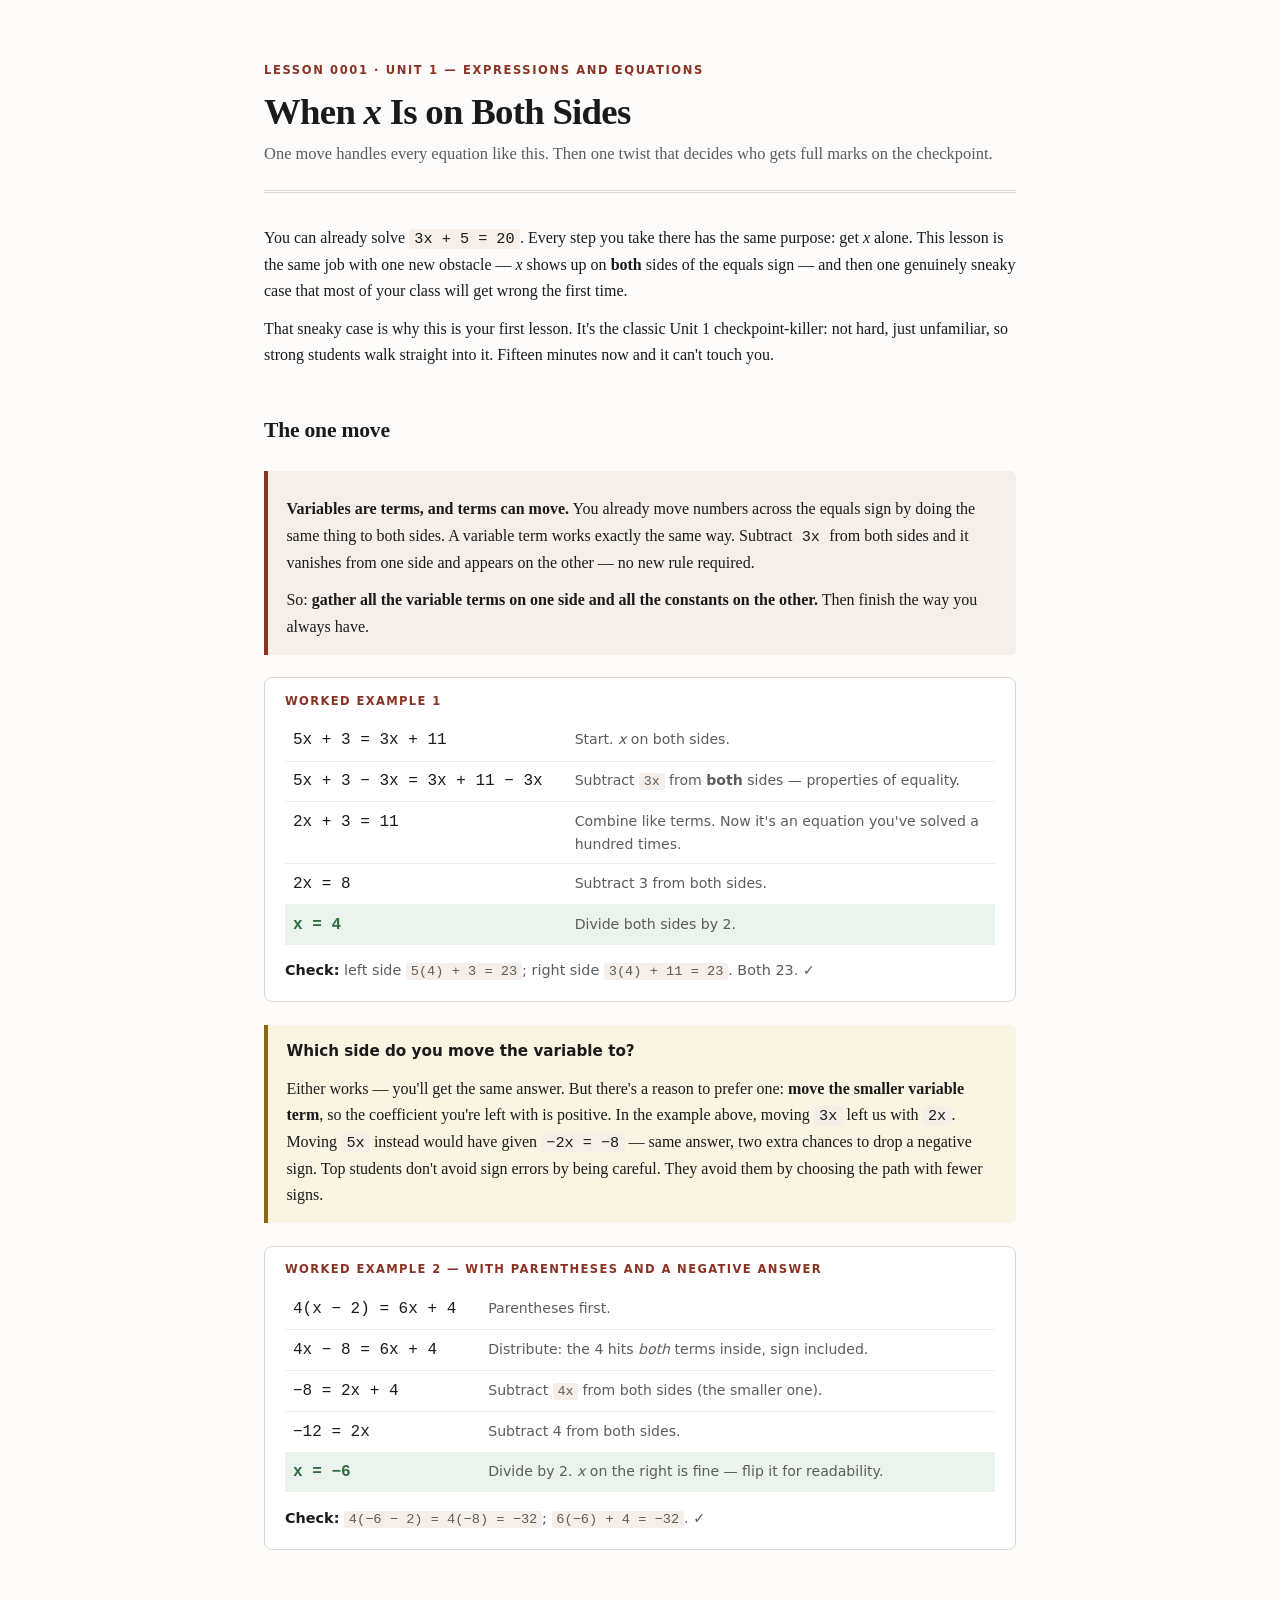
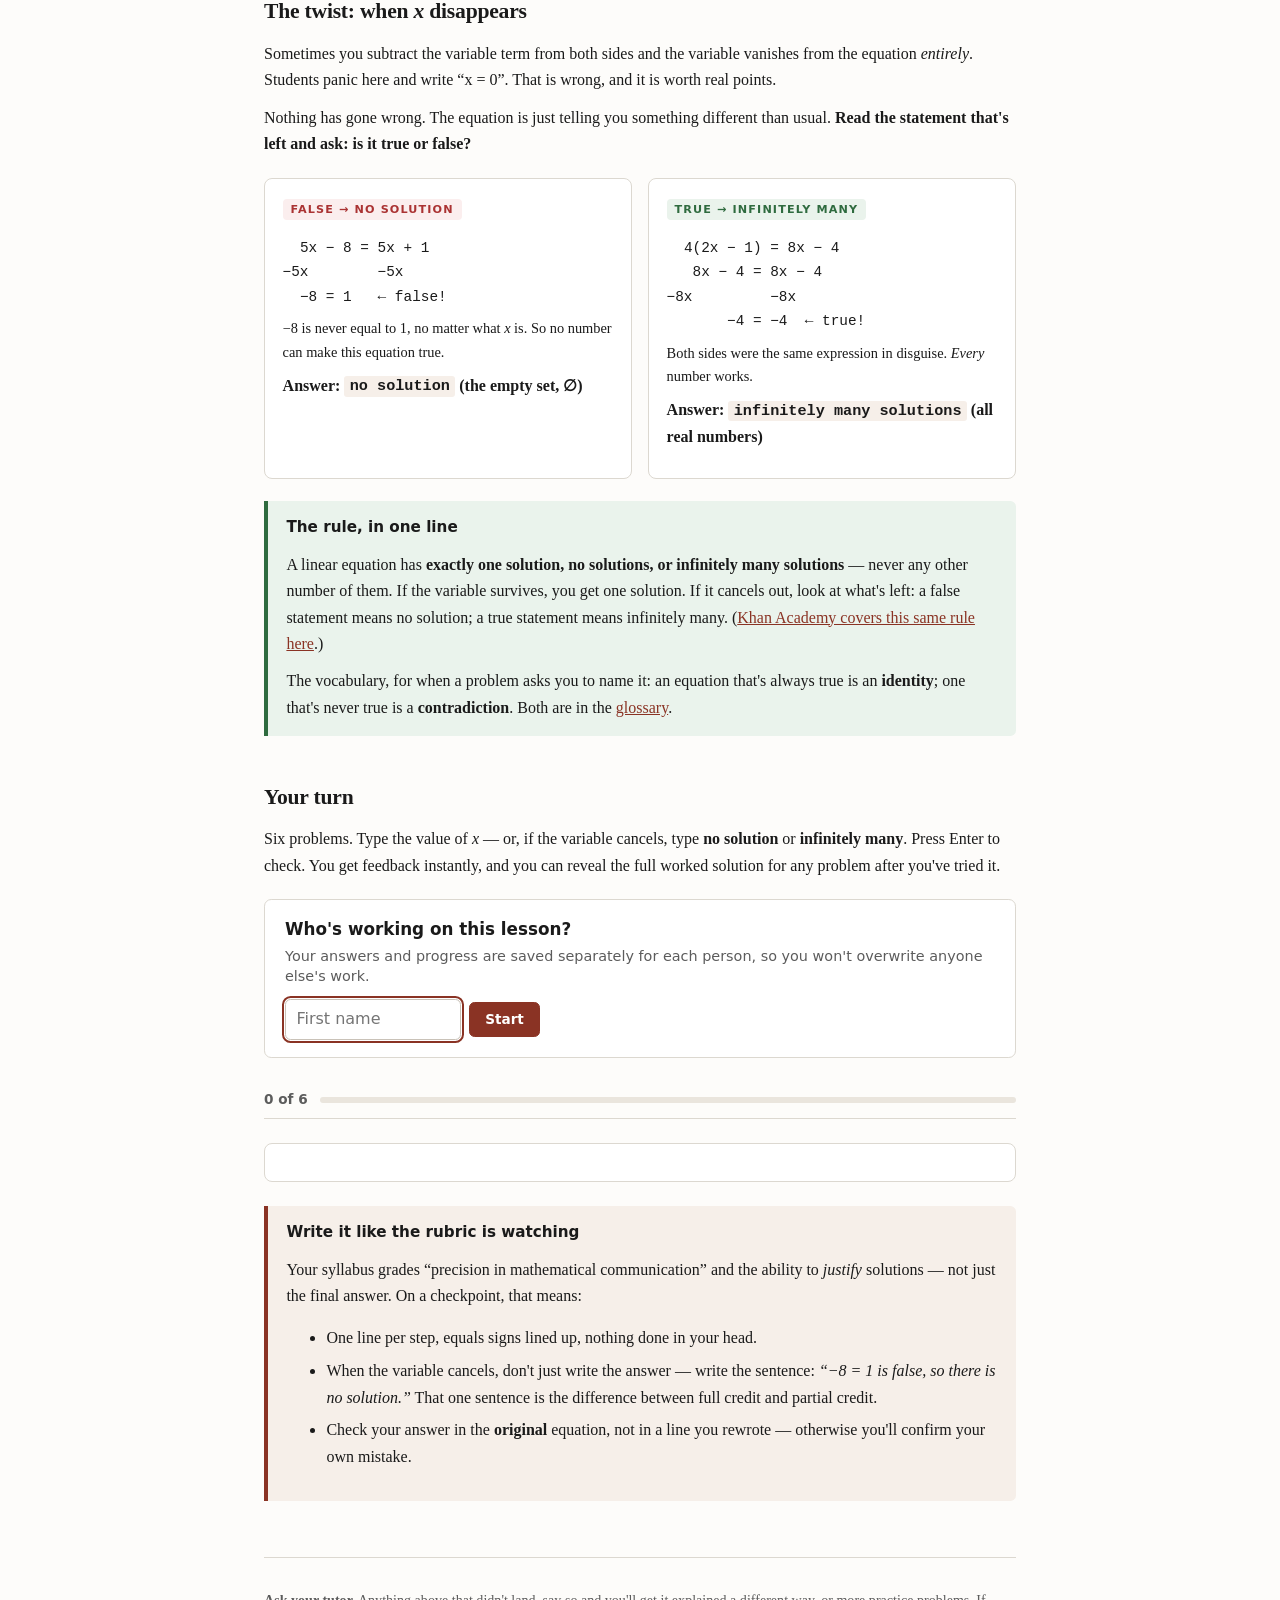
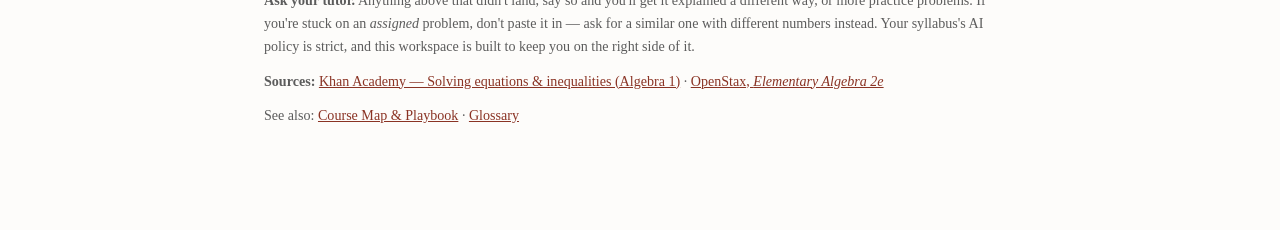
==== commit 4bfd211e: "Identify the student: per-person progress and attribution on saved results" ====
--- a/lessons/0001-variables-both-sides.html
+++ b/lessons/0001-variables-both-sides.html
@@ -100,6 +100,23 @@
     line-height:1.75;margin:.3rem 0;white-space:pre-wrap}
   .hint{color:var(--muted);font-size:.86rem;
     font-family:ui-sans-serif,system-ui,sans-serif;margin-top:.5rem}
+  .studentbar{display:flex;align-items:center;gap:.75rem;flex-wrap:wrap;
+    background:var(--accent-soft);border:1px solid #e6d9d1;border-radius:.45rem;
+    padding:.6rem .9rem;margin:1.25rem 0;
+    font:.9rem/1.4 ui-sans-serif,system-ui,sans-serif}
+  .studentbar .who{color:#6b4a40}
+  .studentbar .who strong{color:var(--accent);font-size:1rem}
+  .studentbar.picking{display:block;background:var(--card);border-color:var(--rule);
+    padding:1.1rem 1.25rem}
+  .studentbar .pickwrap h3{margin:0 0 .3rem;font-size:1.05rem;
+    font-family:inherit;font-weight:700}
+  .studentbar .pickwrap p{margin:.3rem 0 .8rem;color:var(--muted);font-size:.9rem}
+  .studentbar .pickwrap p.or{margin:.85rem 0 .5rem;font-size:.85rem}
+  .studentbar .roster button{background:var(--card);color:var(--accent);
+    border:1px solid var(--accent);font-size:.95rem;padding:.55rem 1.1rem}
+  .studentbar .roster button:hover{background:var(--accent);color:#fff}
+  .studentbar input[type=text]{width:11rem;font-family:inherit}
+  #nameErr{color:var(--bad)}
   .savepanel{background:var(--card);border:1px solid var(--rule);border-radius:.5rem;
     padding:1.15rem 1.25rem;margin:1.5rem 0}
   .savepanel h3{margin-top:0}
@@ -241,6 +258,8 @@
 You get feedback instantly, and you can reveal the full worked solution for any problem
 after you've tried it.</p>
 
+<div class="studentbar" id="studentbar"></div>
+
 <div class="scorebar">
   <span id="scoretext">0 of 6</span>
   <span class="track"><span id="bar"></span></span>
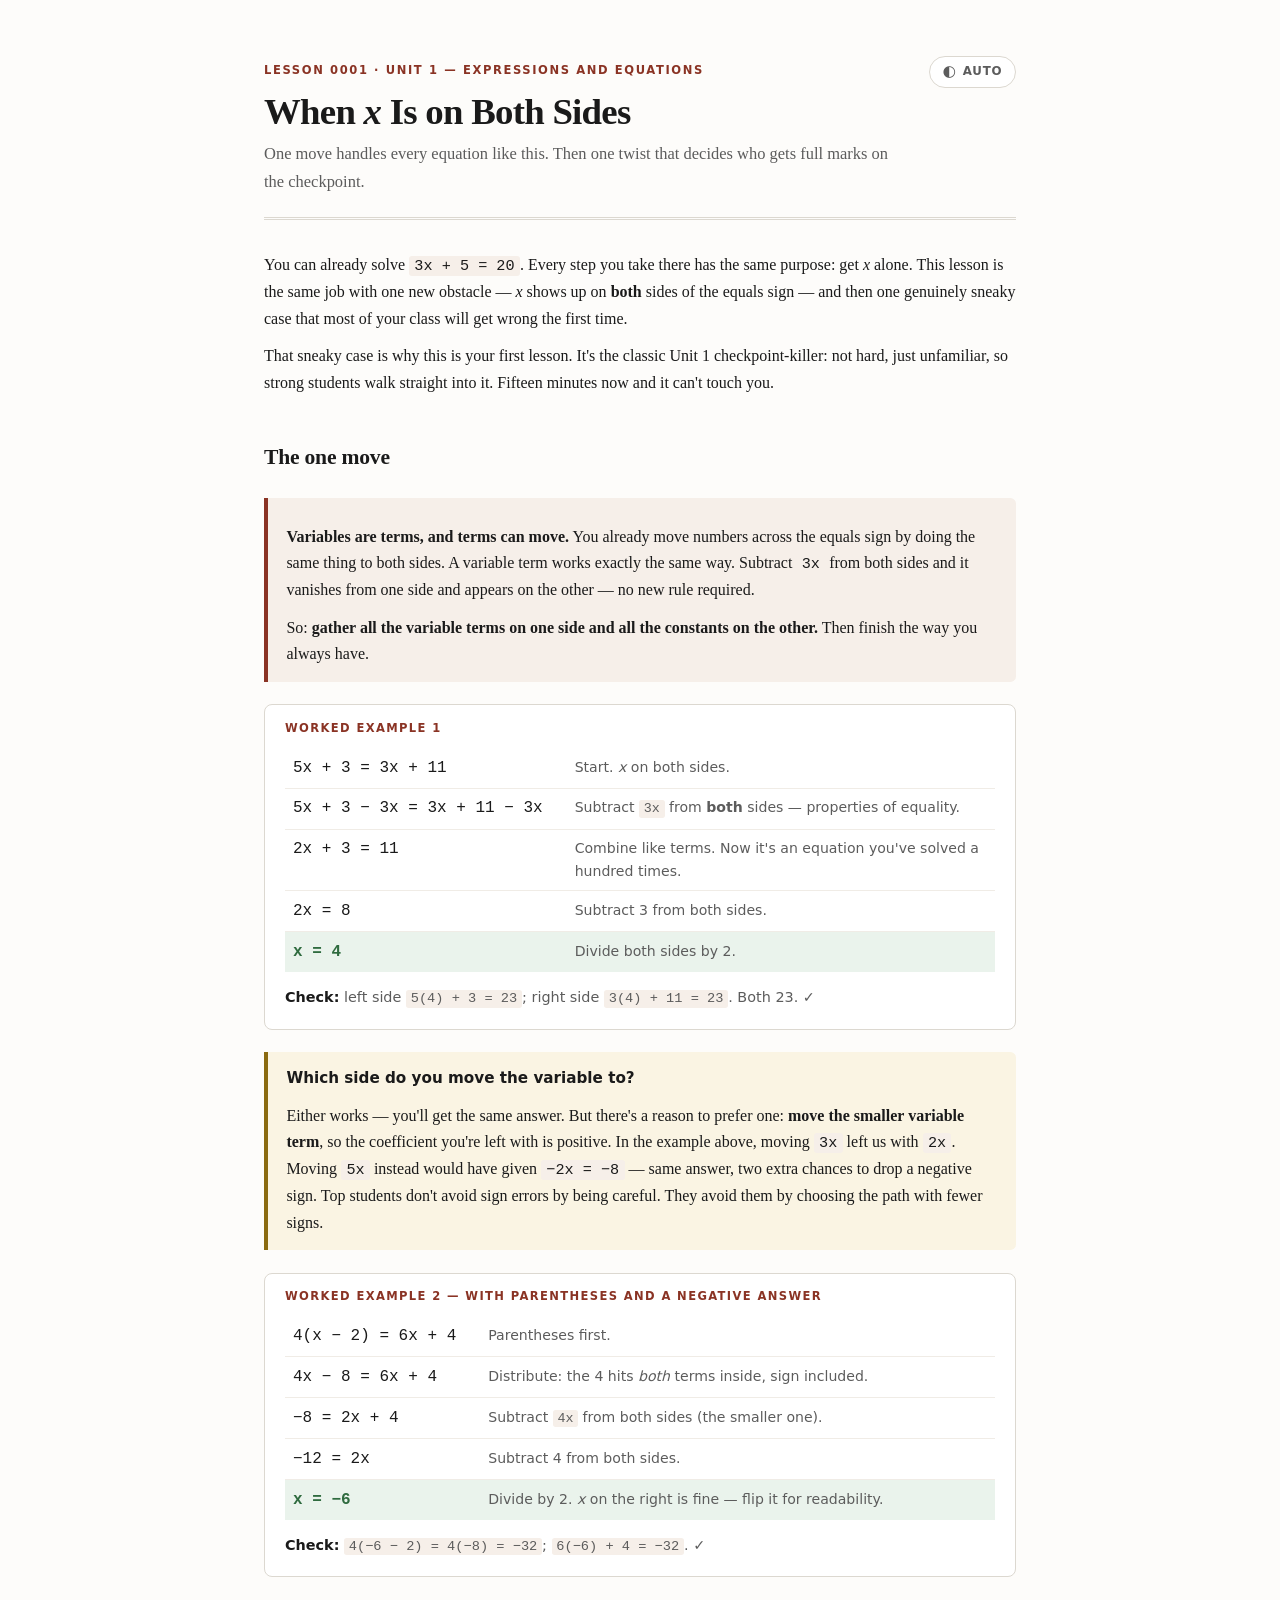
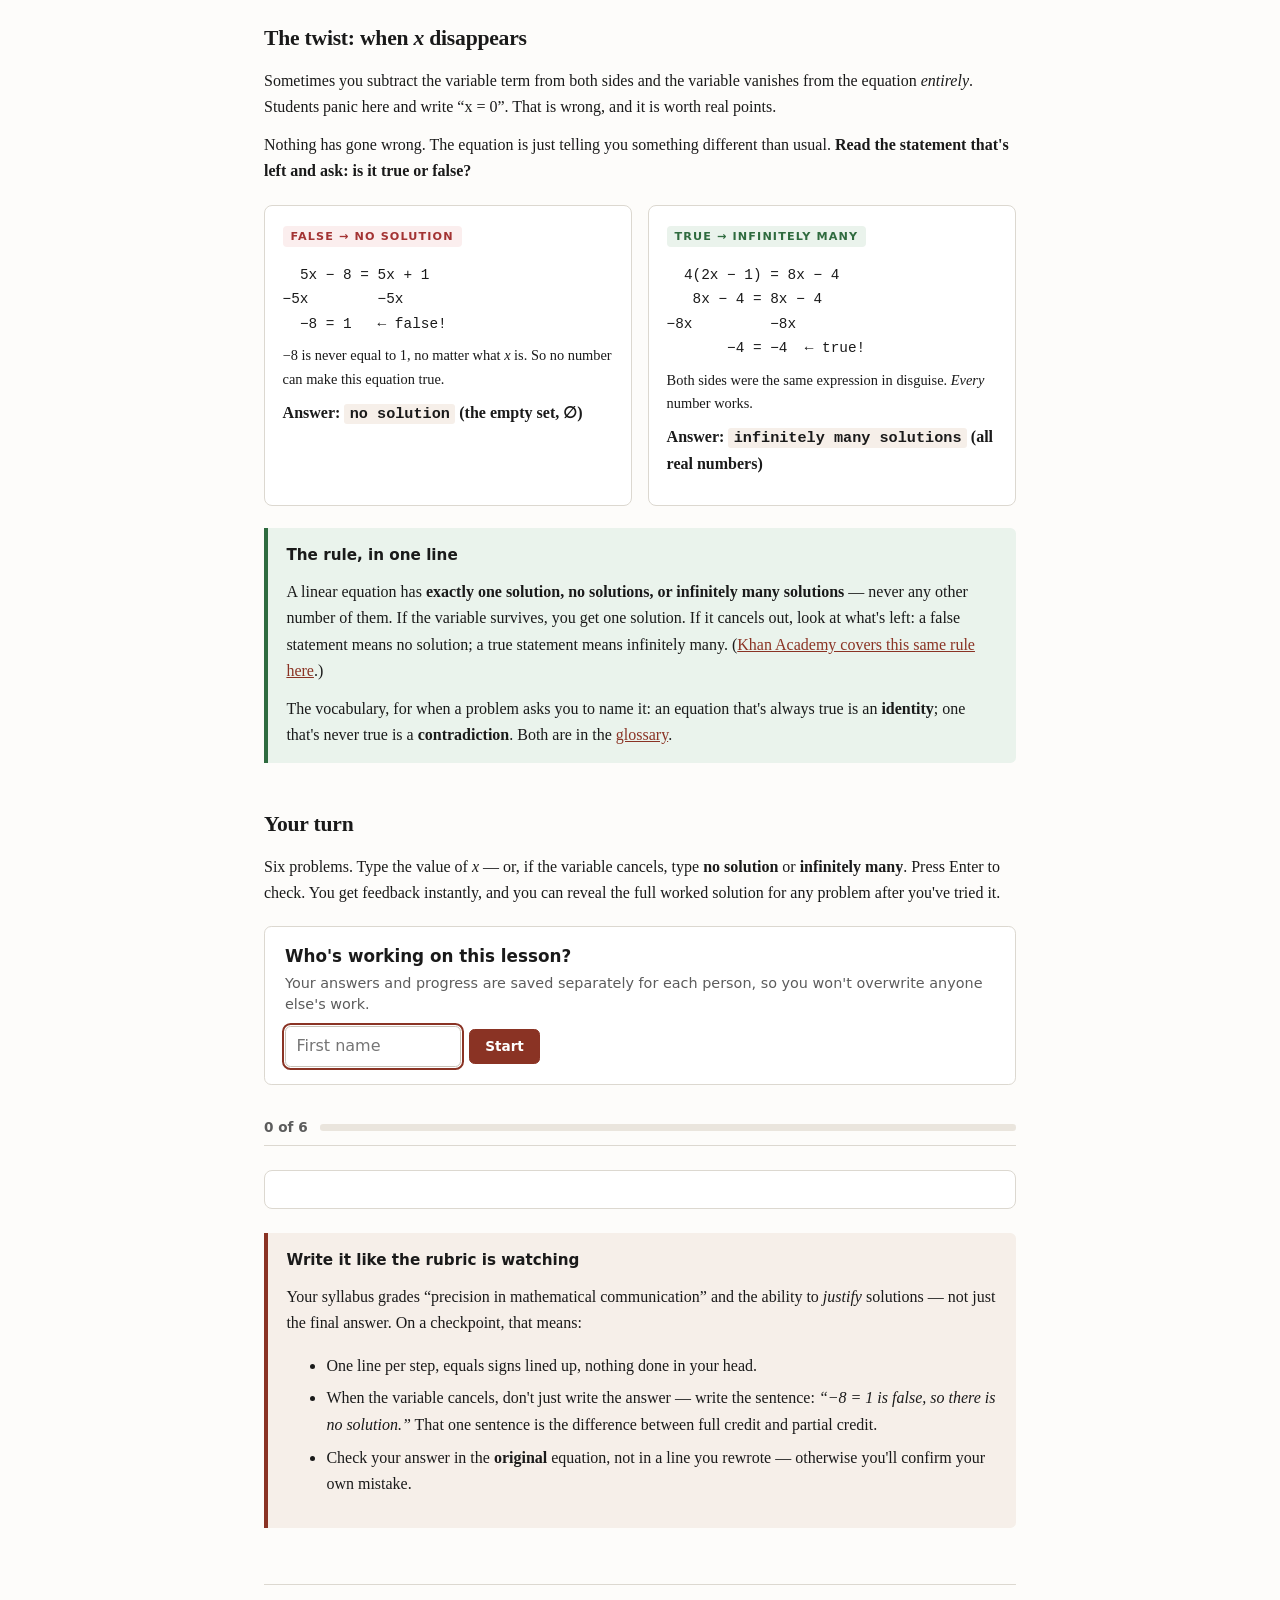
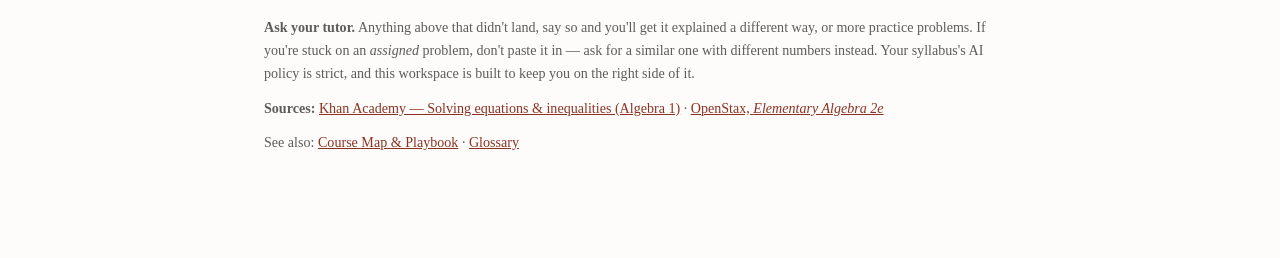
==== commit 987102e8: "Add light/dark/auto theme toggle across all pages" ====
--- a/lessons/0001-variables-both-sides.html
+++ b/lessons/0001-variables-both-sides.html
@@ -4,13 +4,9 @@
 <meta charset="utf-8">
 <meta name="viewport" content="width=device-width,initial-scale=1">
 <title>Lesson 0001 — When x Is on Both Sides</title>
+<script>(function(){try{var t=localStorage.getItem("alg7h:theme");if(t==="dark"||t==="light")document.documentElement.setAttribute("data-theme",t);}catch(e){}})();</script>
+<link rel="stylesheet" href="../assets/theme.css">
 <style>
-  :root{
-    --ink:#1a1a1a; --muted:#5c5c5c; --rule:#dcd8d0; --bg:#fdfcfa; --card:#ffffff;
-    --accent:#8a3324; --accent-soft:#f6efe9;
-    --good:#2f6b3f; --good-soft:#eaf3ec; --bad:#a33; --bad-soft:#fbeeee;
-    --warn:#8a6a10; --warn-soft:#faf4e3;
-  }
   *{box-sizing:border-box}
   body{margin:0;background:var(--bg);color:var(--ink);
     font:16px/1.65 "Iowan Old Style","Palatino Linotype",Palatino,Georgia,serif}
@@ -35,7 +31,7 @@
     text-transform:uppercase;color:var(--accent);margin-bottom:.85rem}
   table.steps{width:100%;border-collapse:collapse}
   table.steps td{padding:.42rem .5rem;vertical-align:baseline;
-    border-bottom:1px solid #f0ece6}
+    border-bottom:1px solid var(--rule-faint)}
   table.steps tr:last-child td{border-bottom:none}
   table.steps td.eq{font-family:"SF Mono",Menlo,Consolas,monospace;font-size:1rem;
     white-space:nowrap;width:1%}
@@ -68,7 +64,7 @@
     border-bottom:1px solid var(--rule);padding:.7rem 0;margin:1.5rem 0 .5rem;
     font:600 .85rem/1 ui-sans-serif,system-ui,sans-serif;color:var(--muted);
     display:flex;align-items:center;gap:.75rem}
-  .track{flex:1;height:.4rem;background:#eae5dd;border-radius:.2rem;overflow:hidden}
+  .track{flex:1;height:.4rem;background:var(--track);border-radius:.2rem;overflow:hidden}
   .track span{display:block;height:100%;width:0;background:var(--good);
     transition:width .35s ease}
   .q{background:var(--card);border:1px solid var(--rule);border-radius:.5rem;
@@ -81,11 +77,11 @@
     margin:.2rem 0 .9rem}
   .row{display:flex;flex-wrap:wrap;gap:.5rem;align-items:center}
   input[type=text]{font:1rem/1.4 "SF Mono",Menlo,Consolas,monospace;padding:.5rem .65rem;
-    border:1px solid #c9c2b8;border-radius:.35rem;width:13rem;background:#fff;color:var(--ink)}
+    border:1px solid var(--field-border);border-radius:.35rem;width:13rem;background:var(--card);color:var(--ink)}
   input[type=text]:focus{outline:2px solid var(--accent);outline-offset:1px}
   button{font:600 .85rem/1 ui-sans-serif,system-ui,sans-serif;padding:.6rem .95rem;
     border-radius:.35rem;border:1px solid var(--accent);background:var(--accent);
-    color:#fff;cursor:pointer}
+    color:var(--card);cursor:pointer}
   button.ghost{background:transparent;color:var(--accent)}
   button:hover{filter:brightness(1.08)}
   .fb{margin-top:.75rem;font-size:.93rem;display:none}
@@ -101,10 +97,10 @@
   .hint{color:var(--muted);font-size:.86rem;
     font-family:ui-sans-serif,system-ui,sans-serif;margin-top:.5rem}
   .studentbar{display:flex;align-items:center;gap:.75rem;flex-wrap:wrap;
-    background:var(--accent-soft);border:1px solid #e6d9d1;border-radius:.45rem;
+    background:var(--accent-soft);border:1px solid var(--accent-line);border-radius:.45rem;
     padding:.6rem .9rem;margin:1.25rem 0;
     font:.9rem/1.4 ui-sans-serif,system-ui,sans-serif}
-  .studentbar .who{color:#6b4a40}
+  .studentbar .who{color:var(--accent-ink)}
   .studentbar .who strong{color:var(--accent);font-size:1rem}
   .studentbar.picking{display:block;background:var(--card);border-color:var(--rule);
     padding:1.1rem 1.25rem}
@@ -114,13 +110,13 @@
   .studentbar .pickwrap p.or{margin:.85rem 0 .5rem;font-size:.85rem}
   .studentbar .roster button{background:var(--card);color:var(--accent);
     border:1px solid var(--accent);font-size:.95rem;padding:.55rem 1.1rem}
-  .studentbar .roster button:hover{background:var(--accent);color:#fff}
+  .studentbar .roster button:hover{background:var(--accent);color:var(--card)}
   .studentbar input[type=text]{width:11rem;font-family:inherit}
   #nameErr{color:var(--bad)}
   .savepanel{background:var(--card);border:1px solid var(--rule);border-radius:.5rem;
     padding:1.15rem 1.25rem;margin:1.5rem 0}
   .savepanel h3{margin-top:0}
-  .savepanel p{font-size:.93rem;color:#444}
+  .savepanel p{font-size:.93rem;color:var(--ink-soft)}
   button:disabled{opacity:.45;cursor:not-allowed}
   #saveMsg{color:var(--good);font-size:.88rem}
   #done{display:none;margin:2rem 0;padding:1.25rem;border-radius:.5rem;
@@ -130,7 +126,7 @@
     color:var(--muted);font-size:.88rem}
   ul.tight li{margin:.4rem 0}
   @media print{
-    body{background:#fff}.page{padding:0;max-width:none}
+    body{background:var(--card)}.page{padding:0;max-width:none}
     .scorebar,button{display:none}.sol,.fb{display:block !important}
     h2{break-after:avoid}.q,.work,.callout,.case{break-inside:avoid}
     a{color:var(--ink);text-decoration:none}
@@ -352,5 +348,6 @@
   ]
 });
 </script>
+<script src="../assets/theme.js"></script>
 </body>
 </html>
--- a/assets/theme.css
+++ b/assets/theme.css
@@ -0,0 +1,117 @@
+/* Algebra 7H — shared theme.
+ * Light is the base. Dark applies when the reader's system asks for it, unless
+ * they have explicitly chosen light. An explicit choice always wins.
+ * Print is always forced light: the reference sheets are meant to be printed,
+ * and a dark page wastes a cartridge.
+ */
+
+:root {
+  color-scheme: light;
+  --ink:          #1a1a1a;
+  --ink-soft:     #3a3a3a;
+  --muted:        #5c5c5c;
+  --rule:         #dcd8d0;
+  --rule-faint:   #f0ece6;
+  --bg:           #fdfcfa;
+  --card:         #ffffff;
+  --surface-alt:  #f7f5f1;
+  --track:        #eae5dd;
+  --field-border: #c9c2b8;
+  --accent:       #8a3324;
+  --accent-soft:  #f6efe9;
+  --accent-line:  #e6d9d1;
+  --accent-ink:   #6b4a40;
+  --good:         #2f6b3f;
+  --good-soft:    #eaf3ec;
+  --bad:          #a33333;
+  --bad-soft:     #fbeeee;
+  --warn:         #8a6a10;
+  --warn-soft:    #faf4e3;
+  --shadow:       rgba(138,51,36,.09);
+}
+
+/* Warm dark — same family as the light theme, not a cold grey. */
+@media (prefers-color-scheme: dark) {
+  :root:not([data-theme="light"]) {
+    color-scheme: dark;
+    --ink:          #ece7df;
+    --ink-soft:     #d2ccc3;
+    --muted:        #a79e93;
+    --rule:         #3c3832;
+    --rule-faint:   #2a2724;
+    --bg:           #171614;
+    --card:         #201e1b;
+    --surface-alt:  #262320;
+    --track:        #332f2a;
+    --field-border: #514b43;
+    --accent:       #eda78f;
+    --accent-soft:  #2f221d;
+    --accent-line:  #46322b;
+    --accent-ink:   #e6bcab;
+    --good:         #86ce9b;
+    --good-soft:    #1c2b21;
+    --bad:          #f09595;
+    --bad-soft:     #301f1f;
+    --warn:         #e0bb66;
+    --warn-soft:    #2c2618;
+    --shadow:       rgba(0,0,0,.45);
+  }
+}
+
+:root[data-theme="dark"] {
+  color-scheme: dark;
+  --ink:          #ece7df;
+  --ink-soft:     #d2ccc3;
+  --muted:        #a79e93;
+  --rule:         #3c3832;
+  --rule-faint:   #2a2724;
+  --bg:           #171614;
+  --card:         #201e1b;
+  --surface-alt:  #262320;
+  --track:        #332f2a;
+  --field-border: #514b43;
+  --accent:       #eda78f;
+  --accent-soft:  #2f221d;
+  --accent-line:  #46322b;
+  --accent-ink:   #e6bcab;
+  --good:         #86ce9b;
+  --good-soft:    #1c2b21;
+  --bad:          #f09595;
+  --bad-soft:     #301f1f;
+  --warn:         #e0bb66;
+  --warn-soft:    #2c2618;
+  --shadow:       rgba(0,0,0,.45);
+}
+
+/* The theme switch, injected into each page's <header> by theme.js. */
+.themetoggle {
+  position: absolute; top: 0; right: 0;
+  display: inline-flex; align-items: center; gap: .4rem;
+  font: 600 .74rem/1 ui-sans-serif, system-ui, sans-serif;
+  letter-spacing: .06em; text-transform: uppercase;
+  color: var(--muted); background: var(--card);
+  border: 1px solid var(--rule); border-radius: 2rem;
+  padding: .45rem .8rem; cursor: pointer;
+  transition: color .15s, border-color .15s, background .15s;
+}
+.themetoggle:hover { color: var(--accent); border-color: var(--accent); }
+.themetoggle .glyph { font-size: .95rem; line-height: 1; }
+header { position: relative; padding-right: 7rem; }
+@media (max-width: 34rem) {
+  header { padding-right: 0; }
+  .themetoggle { position: static; margin-bottom: .9rem; }
+}
+
+@media print {
+  :root, :root[data-theme="dark"], :root:not([data-theme="light"]) {
+    color-scheme: light;
+    --ink:#1a1a1a; --ink-soft:#3a3a3a; --muted:#5c5c5c; --rule:#dcd8d0;
+    --rule-faint:#f0ece6; --bg:#ffffff; --card:#ffffff; --surface-alt:#f7f5f1;
+    --track:#eae5dd; --field-border:#c9c2b8; --accent:#8a3324; --accent-soft:#f6efe9;
+    --accent-line:#e6d9d1; --accent-ink:#6b4a40; --good:#2f6b3f; --good-soft:#eaf3ec;
+    --bad:#a33333; --bad-soft:#fbeeee; --warn:#8a6a10; --warn-soft:#faf4e3;
+    --shadow:transparent;
+  }
+  .themetoggle { display: none !important; }
+  header { padding-right: 0; }
+}
